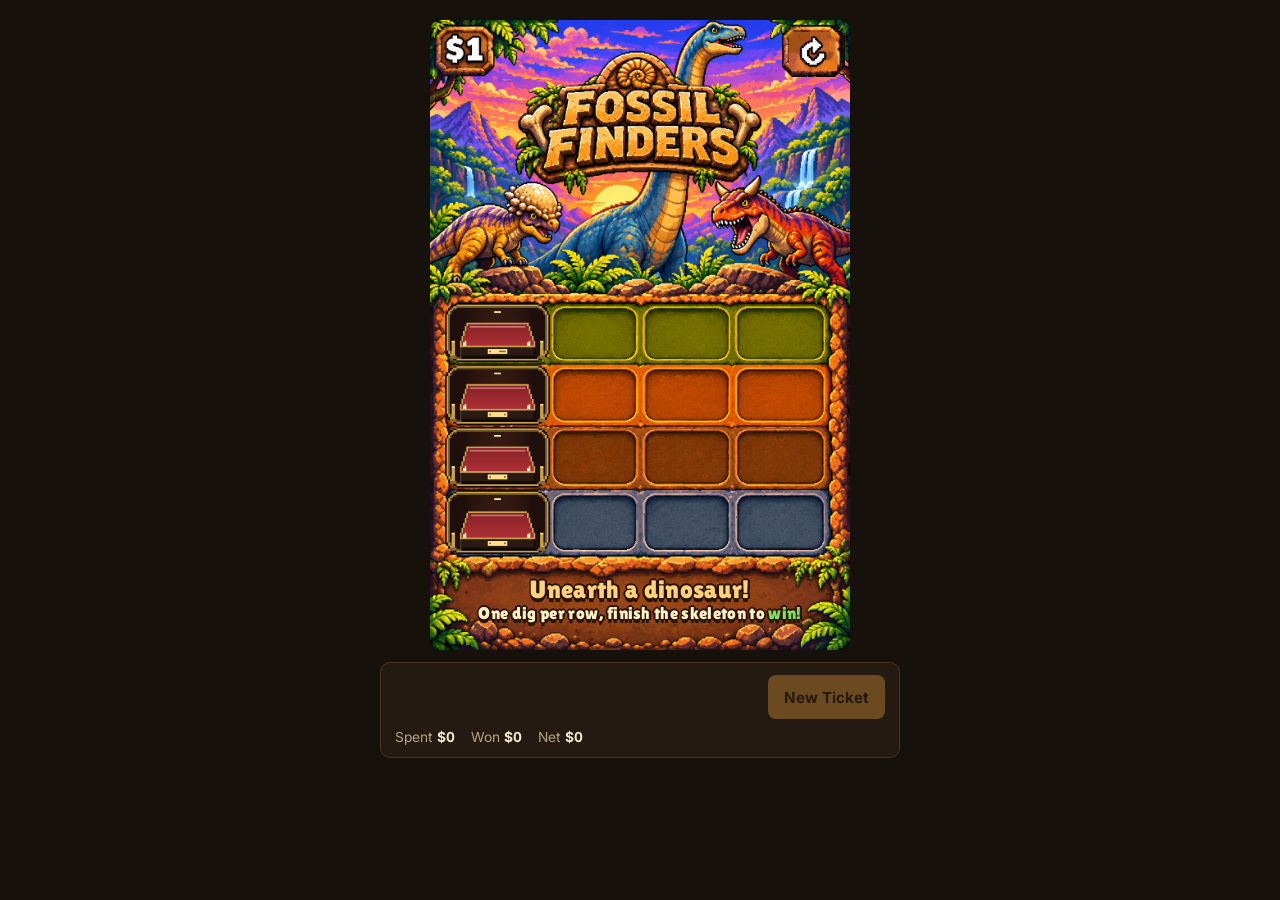
==== fossil-finders.html @ 16a8d514 "preview (not live): brass bell spotlights, drawn in front of the dinosaurs Co-Authored-By: Claude Op" ====
<!doctype html>
<html lang="en">
<head>
<meta charset="utf-8">
<meta name="viewport" content="width=device-width, initial-scale=1, viewport-fit=cover">
<title>Fossil Finders</title>
<link rel="stylesheet" href="https://fonts.googleapis.com/css2?family=Lilita+One&family=Inter:wght@500;700&family=Baloo+2:wght@500;700&display=swap">
<style>
/* Layout: the approved ticket art fills the width; a slim control bar sits right under it. Single dark jungle look by choice. */
:root {
  --bg: #17110c;
  --panel: #241a12;
  --line: #4a3522;
  --fg: #f6ead2;
  --muted: #b9a283;
  --accent: #f2a43a;
  --good: #8fd16a;
  --bad: #e2785c;
  --display: "Lilita One", "Arial Black", system-ui, sans-serif;
  --body: "Inter", system-ui, -apple-system, sans-serif;
  color-scheme: dark;
}
html, body { background: var(--bg); color: var(--fg); }
body {
  font-family: var(--body);
  padding-left: max(16px, env(safe-area-inset-left, 0px));
  padding-right: max(16px, env(safe-area-inset-right, 0px));
  padding-block: 12px 20px;
  -webkit-user-select: none; user-select: none;
  -webkit-touch-callout: none;
}
html.embedded, html.embedded body { background: transparent; }
html.embedded body { padding: 0; }
.wrap { width: 100%; max-width: 520px; margin: 0 auto; display: grid; gap: 12px; }

.ticket { position: relative; width: min(100%, var(--ticket-w, 100%)); max-width: 100%; margin: 0 auto; aspect-ratio: 1024 / 1536; border-radius: 10px; overflow: hidden; background: #000; }
.ticket > img { position: absolute; inset: 0; width: 100%; height: 100%; display: block; pointer-events: none; }
.ticket .back { display: none; }
.ticket.flipped .front, .ticket.flipped .cells, .ticket.flipped .flipbadge, .ticket.flipped .stands { display: none; }
.ticket > img.stands { position: absolute; inset: auto; left: 3.516%; top: 44.922%; width: 25%; height: 39.779%; pointer-events: none; }
.flipbadge { position: absolute; left: 83.789%; top: 0.781%; width: 15.137%; height: 8.203%; padding: 0; border: 0; background: url(fossil-finders-flip.png?v=382) center / 100% 100% no-repeat; cursor: pointer; z-index: 5; min-height: 0; border-radius: 12%; }
.flipbadge:focus-visible { outline: 2px solid #fff; outline-offset: 2px; }
.ticket.flipped .back { display: block; }
.ticket .backtext { display: none; position: absolute; left: 11%; right: 10.5%; top: 32%; bottom: 11%; pointer-events: none; z-index: 3;
  color: #3a1e10; font-family: "Baloo 2", "Inter", system-ui, sans-serif; font-size: 3.4cqw; line-height: 1.2; flex-direction: column; justify-content: center; gap: 1.7cqw; }
.ticket.flipped .backtext { display: flex; }
.backtext h3 { margin: 0; font-family: "Lilita One", "Arial Black", sans-serif; font-weight: 400; font-size: 6.5cqw; color: #b8521c; text-align: center; letter-spacing: .03em; }
.backtext h4 { margin: 0; font-family: "Lilita One", "Arial Black", sans-serif; font-weight: 400; font-size: 3.7cqw; color: #b8521c; letter-spacing: .03em; border-bottom: .35cqw solid #e2b77a; padding-bottom: .6cqw; }
.backtext ol { margin: 0; padding-left: 4.5cqw; display: grid; gap: .4cqw; }
.backtext .prizes { display: grid; gap: .3cqw; }
.backtext .row { display: flex; align-items: baseline; gap: 1.5cqw; }
.backtext .row .what { flex: 0 1 auto; }
.backtext .row .what b { font-weight: 700; }
.backtext .row .dots { flex: 1 1 auto; border-bottom: .4cqw dotted #c79a62; transform: translateY(-.6cqw); min-width: 2cqw; }
.backtext .row .pay { font-family: "Lilita One", "Arial Black", sans-serif; font-size: 3.7cqw; color: #2f6b2a; }
.backtext .row.special .pay { color: #b8521c; }
.backtext .note { margin: 0; font-size: 3.4cqw; text-align: center; color: #6a4428; }

.ticket { container-type: inline-size; }
.ticket .fronttext { position: absolute; left: 6%; right: 6%; top: 88.4%; display: grid; gap: .9cqw; text-align: center; pointer-events: none; z-index: 3;
  font-family: "Lilita One", "Arial Black", sans-serif; color: #fff0c8; line-height: 1; letter-spacing: .02em;
  text-shadow: .45cqw 0 0 #2a1406, -.45cqw 0 0 #2a1406, 0 .45cqw 0 #2a1406, 0 -.45cqw 0 #2a1406, .32cqw .32cqw 0 #2a1406, -.32cqw .32cqw 0 #2a1406, .32cqw -.32cqw 0 #2a1406, -.32cqw -.32cqw 0 #2a1406, 0 .9cqw 0 #2a1406; }
.ticket .fronttext .l1 { font-size: 6.0cqw; color: #ffd27a; }
.ticket .fronttext .l2 { font-size: 4.0cqw; white-space: nowrap; }
.ticket .fronttext .win { color: #7fe35a; }
.ticket.flipped .fronttext { display: none; }


.cells { position: absolute; inset: 0; }
.cell { position: absolute; border-radius: 8% / 12%; overflow: hidden; container-type: size; }
.cell canvas { position: absolute; inset: 0; width: 100%; height: 100%; display: block; }
.cell .under { filter: brightness(0.42) saturate(0.85); }
.cell canvas.fossil { image-rendering: pixelated; }
.fossil-overlay { position: absolute; inset: 0; width: 100%; height: 100%; pointer-events: none; z-index: 4; image-rendering: pixelated; }
.ticket.flipped .fossil-overlay { display: none; }
.ticket { will-change: transform; }
.cell .cover { touch-action: none; cursor: pointer; }
.pick-overlay { position: absolute; inset: 0; width: 100%; height: 100%; pointer-events: none; z-index: 6; image-rendering: pixelated; }
.ticket.flipped .pick-overlay { display: none; }
.cell .cover.gone { display: none; }
.cell.locked .cover { pointer-events: none; cursor: default; }
.cell .letter {
  position: absolute; inset: 0; display: grid; place-items: center;
  font-family: var(--display); font-size: 72cqh; line-height: 1; color: var(--fg);
  text-shadow: 0 0.06em 0 #1b0f06, 0 0 0.12em #1b0f06;
  pointer-events: none;
}
.cell.unpicked .letter { opacity: 0.45; }

.bar { display: grid; grid-template-columns: 1fr auto; gap: 10px 12px; align-items: center; background: var(--panel); border: 1px solid var(--line); border-radius: 10px; padding: 12px 14px; }
.prize { font-family: var(--display); font-size: 2.1rem; line-height: 1; min-height: 1em; font-variant-numeric: tabular-nums; }
.prize.win { color: var(--good); }
.prize.lose { color: var(--muted); }
.stats { grid-column: 1 / -1; display: flex; flex-wrap: wrap; gap: 4px 16px; color: var(--muted); font-size: 0.86rem; font-variant-numeric: tabular-nums; }
.stats b { color: var(--fg); font-weight: 700; }
.buttons { display: flex; gap: 8px; }
button {
  font: 700 0.95rem var(--body); color: #2a1606; background: var(--accent);
  border: 0; border-radius: 8px; padding: 12px 16px; min-height: 44px; cursor: pointer;
}
button.secondary { background: transparent; color: var(--fg); border: 1px solid var(--line); }
button:disabled { opacity: 0.35; cursor: default; }
button:focus-visible { outline: 2px solid var(--fg); outline-offset: 2px; }
</style>
<script>(function(){try{var w=Math.round(Math.min((screen.width||390)*0.82,420));document.documentElement.style.setProperty('--ticket-w',w+'px');}catch(e){}})();</script>
</head>
<body>
<div class="wrap">
  <div class="ticket" id="ticket">
    <img class="front" id="frontImg" src="fossil-finders-front.png" alt="Fossil Finders $1 ticket">
    <img class="back" src="fossil-finders-back.png" alt="Back of the Fossil Finders ticket">
    <img class="stands" src="fossil-finders-stands.png?v=384" alt="">
    <div class="fronttext" aria-label="Unearth a dinosaur! One dig per row, finish the skeleton to win!"><div class="l1">Unearth a dinosaur!</div><div class="l2">One dig per row, finish the skeleton to <span class="win">win!</span></div></div>
    <div class="backtext" aria-label="How to play Fossil Finders">
      <h3>HOW TO PLAY</h3>
      <ol>
        <li>Dig <b>one spot in each row</b> &mdash; 4 digs per ticket.</li>
        <li>Collect bones to build dinosaurs.</li>
        <li>Finish a dinosaur to win its prize!</li>
      </ol>
      <h4>DINOSAURS</h4>
      <div class="prizes">
        <div class="row"><span class="what"><b>2 Small</b> dino bones &middot; Pachycephalosaurus</span><span class="dots"></span><span class="pay">$1</span></div>
        <div class="row"><span class="what"><b>4 Small</b> dino bones &middot; two Pachycephalosaurs</span><span class="dots"></span><span class="pay">$2</span></div>
        <div class="row"><span class="what"><b>3 Medium</b> dino bones &middot; Carnotaurus</span><span class="dots"></span><span class="pay">$5</span></div>
        <div class="row"><span class="what"><b>4 Large</b> dino bones &middot; Brachiosaurus</span><span class="dots"></span><span class="pay">$10</span></div>
        <div class="row"><span class="what"><b>4 Medium</b> dino bones &middot; Ancient Carnotaurus</span><span class="dots"></span><span class="pay">$30</span></div>
      </div>
      <h4>RARE FINDS</h4>
      <div class="prizes">
        <div class="row special"><span class="what"><b>Amber</b></span><span class="dots"></span><span class="pay">$50</span></div>
        <div class="row special"><span class="what"><b>Raptor claw</b></span><span class="dots"></span><span class="pay">$100</span></div>
      </div>
      <p class="note">Rare finds add to any dinosaur you complete.</p>
    </div>
    <div class="cells" id="cells"></div>
    <button class="flipbadge" id="flipBadge" type="button" aria-label="Flip the ticket over"></button>
  </div>
  <div class="bar">
    <div class="prize" id="prize" aria-live="polite"></div>
    <div class="buttons">
      <button id="newBtn" type="button" disabled>New Ticket</button>
    </div>
    <div class="stats" id="stats"></div>
  </div>
</div>

<script>
// Fossil Finders: Pachy and Carnotaurus fossils (v3.10.0). Skeleton art is built from bone shapes and drawn as chunky pixels.
(() => {
'use strict';
const COLS = [[300, 506], [521, 729], [746, 961]];
const ROWS = [[699, 827], [848, 978], [1000, 1132], [1155, 1292]];
function cap(ax, ay, bx, by, r) { return { k: 'cap', ax, ay, bx, by, r }; }
function ell(cx, cy, rx, ry) { return { k: 'ell', cx, cy, rx, ry }; }
function inside(sh, x, y) {
  if (sh.k === 'ell') { const dx = (x - sh.cx) / sh.rx, dy = (y - sh.cy) / sh.ry; return dx * dx + dy * dy <= 1; }
  const vx = sh.bx - sh.ax, vy = sh.by - sh.ay, L = vx * vx + vy * vy || 1;
  const t = Math.max(0, Math.min(1, ((x - sh.ax) * vx + (y - sh.ay) * vy) / L));
  const dx = x - (sh.ax + vx * t), dy = y - (sh.ay + vy * t); return dx * dx + dy * dy <= sh.r * sh.r;
}
let OY = 0; // shapes are moved down by OY (room above for tall horns)
let K = 1; // detail factor: 1 = chunky (4 px blocks), 4/3 = finer (3 px blocks), same size on the card
function sc(sh) { return sh.k === 'ell' ? { k: 'ell', cx: sh.cx * K, cy: (sh.cy + OY) * K, rx: sh.rx * K, ry: sh.ry * K } : { k: 'cap', ax: sh.ax * K, ay: (sh.ay + OY) * K, bx: sh.bx * K, by: (sh.by + OY) * K, r: sh.r * K }; }
function raster(W0, H0, layers0) { // layers: [char, shapes[]] painted in order
  const W = Math.round(W0 * K), H = Math.round(H0 * K), layers = layers0.map(([c, shs]) => [c, shs.map(sc)]);
  const g = Array.from({ length: H }, () => Array(W).fill('.'));
  for (const [ch, shapes] of layers) for (let y = 0; y < H; y++) for (let x = 0; x < W; x++)
    if (shapes.some((sh) => inside(sh, x + .5, y + .5))) g[y][x] = ch;
  return g.map((r) => r.join(''));
}
function ribs(ax, ay, bx, by, n, len, r) {
  const out = [];
  for (let i = 1; i <= n; i++) { const t = i / (n + 1), x = ax + (bx - ax) * t, y = ay + (by - ay) * t; out.push(cap(x, y, x + len * .18, y + len, r)); }
  return out;
}
function spines(ax, ay, bx, by, n) {
  const out = [];
  for (let i = 1; i <= n; i++) { const t = i / (n + 1), x = ax + (bx - ax) * t, y = ay + (by - ay) * t; out.push(cap(x, y, x - .3, y - 1.6, .45)); }
  return out;
}
// Pachycephalosaurus: thick domed skull ringed with bony knobs, short beak, short neck, small arms,
// walked on two stout hind legs, long stiff tail. No horns or frill. Both lean in, domes together.
function frontOf(skull, at) { let m = 0; skull.forEach((r) => { for (let x = 0; x < r.length; x++) if (r[x] !== '.' && r[x] !== 'e') m = Math.max(m, x); }); return at[0] + m + 1; }

// ---- shared bone builders (used by every dinosaur) ----
// curved ribs hanging from the backbone line a→b, longest in the middle
function ribsCurved(ax, ay, bx, by, n, lenMin, lenMax, r) {
  const o = [];
  for (let i = 0; i < n; i++) { const t = (i + .5) / n, x = ax + (bx - ax) * t, y = ay + (by - ay) * t + r * 1.4, len = lenMin + (lenMax - lenMin) * Math.sin(Math.PI * Math.min(1, t * 1.15));
    const p1 = [x + len * .1, y + len * .3], p2 = [x + len * .05, y + len * .7], p3 = [x - len * .05, y + len];
    o.push(cap(x, y, p1[0], p1[1], r), cap(p1[0], p1[1], p2[0], p2[1], r * .9), cap(p2[0], p2[1], p3[0], p3[1], r * .78)); }
  return o;
}
// a leg of separate bones through joint points [x, y, r]: thinner shafts, knobby joints, toe bones fanning forward
function jointLeg(pts, footY, toes = [-1.2, .6, 2.4], toeR = .38) {
  const o = [];
  for (let i = 1; i < pts.length; i++) { const [ax, ay, ar] = pts[i - 1], [bx, by] = pts[i]; o.push(cap(ax, ay, bx, by, ar * .66)); }
  for (const [x, y, r] of pts) o.push(ell(x, y, r * 1.08, r * 1.08));
  const [fx, fy] = pts[pts.length - 1];
  for (const dx of toes) o.push(cap(fx, fy, fx + dx, footY, toeR));
  return o;
}
function makePachy(k) {
K = k; OY = 0;
const BODY_A = raster(28, 24, [
  ['d', jointLeg([[10, 12, .8], [9, 16.5, .7], [9.5, 20.5, .6]], 22.6, [-1, .6, 2], .34)],
  ['b', [...vertebrae([[1, 15, .5], [6, 13, .72], [11, 11, .95]], 5, { spine: .6, gap: .8 }),
         ...vertebrae([[11, 11, .95], [17, 8, 1.0]], 4, { spine: .9, gap: .8 }), ...vertebrae([[17, 8, .9], [20, 5, .85]], 2, { spine: .5, gap: .7 }),
         ell(11, 12, 2.0, 1.2), ...ribsCurved(12, 10.6, 16.5, 8.4, 4, 2.4, 3.6, .42),
         cap(17, 10, 18.5, 12, .45), cap(18.5, 12, 19.6, 12.6, .36),
         ...jointLeg([[11, 12, .95], [13, 16.5, .82], [11.5, 20.5, .66]], 22.6, [-1, .9, 2.8], .38)]],
]);
const SKULL_A = raster(12, 12, [
  ['n', [ell(1.7, 3.6, .7, .7), ell(2.6, 1.4, .7, .7), ell(1.6, 6, .7, .7), ell(10.6, 8.6, .55, .55)]],
  ['b', [ell(6, 4.4, 4.3, 3.7), cap(7, 6.5, 9, 10, 1.45), cap(5.5, 8, 8, 10.5, .75)]],
  ['e', [ell(6.4, 6.3, .95, .95)]],
]);
const BODY_B = raster(28, 24, [ // chunkier, tail flicked up, wide stride
  ['d', jointLeg([[9.5, 12.5, .85], [7.5, 16.5, .74], [6.5, 20.5, .62]], 22.6, [-1.2, .5, 2], .34)],
  ['b', [...vertebrae([[0.8, 9, .5], [4, 12, .78], [10, 11, 1.05]], 5, { spine: .6, gap: .8 }),
         ...vertebrae([[10, 11, 1.05], [17, 8.5, 1.12]], 4, { spine: .9, gap: .8 }), ...vertebrae([[17, 8.5, 1.0], [20, 5.5, .92]], 2, { spine: .5, gap: .7 }),
         ell(10, 12, 2.2, 1.4), ...ribsCurved(11, 10.8, 16.5, 8.8, 5, 2.6, 4.2, .42),
         cap(17, 11, 18, 13, .47), cap(18, 13, 19.2, 13.4, .38),
         ...jointLeg([[10.5, 12.5, 1.0], [14, 16.5, .86], [13.5, 20.5, .7]], 22.6, [-1, 1, 3], .4)]],
]);
const SKULL_B = raster(13, 13, [ // bigger dome, crown of knobs
  ['n', [ell(2, 3, .7, .7), ell(3.6, 1.1, .7, .7), ell(5.8, .6, .65, .65), ell(1.2, 5.5, .7, .7), ell(1.7, 7.8, .7, .7), ell(11.2, 9.6, .55, .55)]],
  ['b', [ell(6.5, 5, 4.8, 4.0), cap(7.5, 7.5, 9.8, 11, 1.45), cap(6, 9, 8.6, 11.6, .72)]],
  ['e', [ell(7, 7.2, 1, 1)]],
]);
return {
  A: { body: BODY_A, skull: SKULL_A, skullAt: [Math.round(17 * K), Math.round(-3 * K)] },
  B: { body: BODY_B, skull: SKULL_B, skullAt: [Math.round(17 * K), Math.round(-3 * K)] },
};
}
function hash(x, y, s) { let h = (x * 374761393 + y * 668265263 + s * 2147483647) | 0; h = (h ^ (h >>> 13)) * 1274126177; return ((h ^ (h >>> 16)) >>> 0) / 4294967296; }
function grid(map) { return map.map((r) => r.split('')); }
function renderPart(map, opt, withRock) {
  const g = grid(map), H = g.length, W = g[0].length, P = withRock ? 3 : 1, S = opt.scale, pal = opt.pal;
  const cv = document.createElement('canvas'); cv.width = (W + 2 * P) * S; cv.height = (H + 2 * P) * S;
  const c = cv.getContext('2d');
  const filled = (x, y) => y >= 0 && y < H && x >= 0 && x < W && 'bdntkagorfyumqwzjx'.includes(g[y][x]);
  const px = (x, y, col) => { c.fillStyle = col; c.fillRect((x + P) * S, (y + P) * S, S, S); };
  if (withRock) { // rock matrix around the bones
    for (let y = -P; y < H + P; y++) for (let x = -P; x < W + P; x++) {
      let near = false;
      for (let dy = -3; dy <= 3 && !near; dy++) for (let dx = -3; dx <= 3; dx++) if (dx * dx + dy * dy <= 8 && filled(x + dx, y + dy)) { near = true; break; }
      if (!near) continue;
      const r = hash(x, y, 7);
      px(x, y, r < .18 ? pal.rockHi : r > .85 ? pal.rockLo : pal.rock);
    }
  }
  // outline
  if (pal.line) for (let y = -1; y <= H; y++) for (let x = -1; x <= W; x++) {
    if (filled(x, y)) continue;
    let edge = false;
    for (let dy = -1; dy <= 1; dy++) for (let dx = -1; dx <= 1; dx++) if (filled(x + dx, y + dy)) edge = true;
    if (edge) px(x, y, pal.line);
  }
  // bone
  for (let y = 0; y < H; y++) for (let x = 0; x < W; x++) {
    const ch = g[y][x]; if (!'bdntkagorfyumqwzjx'.includes(ch)) continue;
    const amb = opt.amber || { hi: '#ffe08a', mid: '#f0962a', lo: '#a8520e', spot: '#ffc04a' };
    if (ch === 'm') { const top = !filled(x, y - 1) || !filled(x - 1, y), bot = !filled(x, y + 1) || !filled(x + 1, y); px(x, y, top ? amb.hi : bot ? amb.lo : (x * 3 + y * 2) % 7 === 0 ? amb.spot : amb.mid); continue; }   // amber
    if (ch === 'q') { px(x, y, '#2a1206'); continue; }                                   // mosquito body
    if (ch === 'w') { px(x, y, (x + y) % 3 ? '#fff4d6' : amb.hi); continue; }              // pale see-through wings
    if (ch === 'z') { px(x, y, '#fff3c4'); continue; }                                   // trapped air bubble
    if (ch === 'j') { px(x, y, !filled(x, y - 1) ? '#7a6a5c' : !filled(x, y + 1) ? '#120c08' : '#2e241c'); continue; }   // dark claw sheath
    if (ch === 'x') { px(x, y, !filled(x, y - 1) ? '#fff0a8' : !filled(x, y + 1) ? '#a8761a' : (x + y) % 4 === 0 ? '#ffe07a' : '#f1c454'); continue; } // gold
    if (ch === 'y') { px(x, y, '#f6efdc'); continue; }   // eye white
    if (ch === 'u') { px(x, y, '#1c0f08'); continue; }   // pupil
    if (ch === 'k') { px(x, y, !filled(x, y - 1) ? '#b3a99c' : !filled(x, y + 1) ? '#0d0b0a' : !filled(x - 1, y) || !filled(x + 1, y) ? '#5e5650' : (x + y) % 5 === 0 ? '#4d4641' : '#2e2926'); continue; }   // epic black horns with a grey sheen
    if (ch === 't') { px(x, y, opt.teeth || '#b98d55'); continue; }   // teeth: darker aged tan, not white
    const edge3 = (hi, mid, lo) => !filled(x, y - 1) ? hi : !filled(x, y + 1) ? lo : mid;
    if (ch === 'a') { px(x, y, edge3('#e6c48c', '#a9824d', '#6a4824')); continue; }                 // armor spikes and studs: darker, tougher bone
    if (ch === 'g') { px(x, y, edge3('#fff0a8', (x + y) % 4 === 0 ? '#ffe07a' : '#f1c454', '#a8761a')); continue; } // gold
    if (ch === 'o') { px(x, y, hash(x, y, 4) < .5 ? '#ffb02e' : '#ff7a1a'); continue; }             // lava
    if (ch === 'r') { px(x, y, hash(x, y, 6) < .5 ? '#ff3b2a' : '#ff8a5a'); continue; }             // glowing red eyes
    if (ch === 'f') { px(x, y, edge3('#f4e2b8', '#e2c995', '#b9935c')); continue; }                 // saber fangs (ivory-tan)
    let col = ch === 'd' ? pal.far : pal.base;
    if (ch !== 'd') {
      if (!filled(x, y + 1)) col = pal.shade; else if (!filled(x, y - 1)) col = pal.hi;
    }
    const inner = filled(x - 1, y) && filled(x + 1, y) && filled(x, y - 1) && filled(x, y + 1);
    if (opt.form === 'segmented' && ch === 'b' && H > 20 && inner && (x + y) % 3 === 0) col = pal.gap;
    if (opt.form === 'hollow' && inner && ch !== 'd') col = pal.inner;
    if (opt.form === 'dirty' && hash(x, y, 3) < .16) col = pal.dirt;
    if (opt.form === 'rock' && hash(x, y, 5) < .1) col = pal.shade;
    if (opt.lava && ch !== 'e' && ((((x + 2 * y) % 4 === 0) && hash(x >> 1, y >> 1, 9) < .75) || (((2 * x + 3 * y) % 5 === 0) && hash(x >> 1, y >> 1, 3) < .6))) col = hash(x, y, 8) < .5 ? '#ff7a1a' : '#ffc23a';
    px(x, y, col);
  }
  return { cv, W, H, P };
}


// ---------- Fossils on the ticket (owner's pick: aged tan bones, two hops) ----------
const OPT = { form: 'segmented', scale: 4, pal: { base: '#d8b27a', hi: '#f0d3a0', shade: '#a77c48', far: '#8e6638', line: '#1c0f08', gap: '#5a3a1c' } };
const SOLID = { ...OPT, form: 'solid' };
const S = OPT.scale;
const CX = 164, FEET = 782, REVEAL_HOLD = 380, HOP_MS = 820, SCOOT = 380;
const ORDER = [['A', 'body'], ['A', 'skull'], ['B', 'body'], ['B', 'skull']];
let PACHY = null, sprites = null, CARNO = null, overlay = null, octx = null, ticketEl = null, cellsEl = null;
let finds = [], placed = [], cPlaced = [], flying = null, effects = [], floaters = [], wins = [], ghosts = [];
let next = { P: 0, C: 0, B: 0 }, scootStart = null, scootDone = false, morph = null, shakeT = 0, shakeAmp = 0, idleWaiters = [], running = false;

// Carnotaurus: short deep skull with two horns over the eyes, tiny stubby arms, long legs, long tail; walks on two legs.
// Standing pose (facing right) is split in three finds; the 4th find is a pair of big horns that turns it Ancient (attack pose).
const CK = 1.12;   // Carno is drawn a bit bigger than the Pachys: head up near the seam between the top two cases
const C_W = 50, C_H = 39, C_FEET = 936, C_LEFT = Math.round(164 - 25 * CK * S), C_TOP = Math.round(C_FEET - 38 * CK * S);

// Carnotaurus skull designs. cx, cy = middle of the braincase; open = jaws open (Ancient attack pose).
// Real skull: very short and deep, blunt snout, thick horns over the eyes, big opening in front of the eye, slim lower jaw.
let carnoSkull = 2;   // owner's pick: bull horns
let ancientLook = 'armor';   // owner's pick: bony back armor only
const OBSIDIAN = { form: 'segmented', scale: 4, pal: { base: '#2e2926', hi: '#7a7068', shade: '#141110', far: '#1f1b19', line: '#000000', gap: '#0d0b0a' } };
const GOLDTRIM = { form: 'segmented', scale: 4, pal: { base: '#d8b27a', hi: '#ffe08a', shade: '#c08a22', far: '#8e6638', line: '#1c0f08', gap: '#7a5a1c' } };
function skullShapes(v, cx, cy, open) {
  const bone = [], holes = [], teeth = [], knobs = [];
  let snoutEnd;
  if (v === 1) { // Deep & blunt: tall boxy head, short blunt snout, horns out and up
    bone.push(ell(cx, cy, 4.2, 3.6), cap(cx + 1, cy + 1, cx + 5.2, cy + 1.5, 2.1), cap(cx - 3.2, cy - .5, cx - 1, cy + 2.8, 1.3));
    bone.push(cap(cx - 1.3, cy - 2.6, cx - 3.4, cy - 5.3, .85), cap(cx + .8, cy - 2.9, cx + 1.7, cy - 5.6, .85));
    holes.push(ell(cx + .4, cy - 1.1, .8, .8), ell(cx + 3.2, cy + .5, 1, .7)); snoutEnd = 6.8;
  } else if (v === 2) { // Bull horns: thick horns curving forward like a bull
    bone.push(ell(cx, cy, 4.6, 3.2), cap(cx, cy + 1, cx + 6, cy + 1.5, 1.8));
    bone.push(cap(cx - 1, cy - 2.6, cx - 2.7, cy - 4.3, 1.05), cap(cx - 2.7, cy - 4.3, cx - 1.6, cy - 5.9, .7),
              cap(cx + 1.2, cy - 2.6, cx + 1.7, cy - 4.5, 1.05), cap(cx + 1.7, cy - 4.5, cx + 3.1, cy - 5.7, .7));
    holes.push(ell(cx + .8, cy - .7, .85, .85), ell(cx + 3.6, cy + .8, .8, .6)); snoutEnd = 7.4;
  } else if (v === 3) { // Sleek hunter: lower, longer head, small horns, more teeth
    bone.push(ell(cx - .5, cy + .4, 4, 2.8), cap(cx, cy + .9, cx + 7, cy + 1.7, 1.5));
    bone.push(cap(cx - 1.2, cy - 2, cx - 2.1, cy - 3.7, .62), cap(cx + .8, cy - 2.2, cx + 1.1, cy - 3.9, .62));
    holes.push(ell(cx + .6, cy - .3, .8, .8), ell(cx + 3.8, cy + 1, .9, .55)); snoutEnd = 8.2;
  } else if (v === 5) { // Museum skull (owner's reference): long box skull, stubby horns at the back, three big windows, holed lower jaw
    bone.push(cap(cx - 3.4, cy - .2, cx + 4.6, cy + .2, 2.7), ell(cx + 5, cy + .6, 1.6, 2.1));
    bone.push(ell(cx - 2.7, cy - 2.9, 1.0, 1.0), ell(cx - .3, cy - 3.2, 1.1, 1.0));
    holes.push(ell(cx - 1.8, cy - .2, .55, 1.25), ell(cx + .5, cy - .1, .6, 1.25), ell(cx + 3.1, cy - .1, 1.0, 1.25));
    snoutEnd = 6.4;
  } else { // Bumpy: rounded head covered in bony bumps with a heavy brow
    bone.push(ell(cx, cy, 4.6, 3.2), cap(cx, cy + 1, cx + 6, cy + 1.6, 1.9), cap(cx - .4, cy - 2, cx + 2.4, cy - 1.8, .7));
    bone.push(cap(cx - 1.5, cy - 2.4, cx - 2.6, cy - 4.6, .75), cap(cx + .6, cy - 2.7, cx + .8, cy - 4.9, .75));
    knobs.push(ell(cx - 4, cy - 1, .6, .6), ell(cx - 3.2, cy - 2.6, .6, .6), ell(cx + 2.8, cy - 2.6, .55, .55), ell(cx + 4.2, cy - 1.4, .55, .55), ell(cx - 4.4, cy + 1, .55, .55));
    holes.push(ell(cx + 1, cy - .4, .85, .85), ell(cx + 3.6, cy + .9, .75, .6)); snoutEnd = 7.4;
  }
  const n = v === 3 ? 7 : v === 5 ? 5 : 6, tx0 = v === 5 ? cx + 1 : cx - 1.2, tx1 = cx + snoutEnd - 1;
  if (!open) { // shut: slim lower jaw, dark mouth line, row of teeth across it
    bone.push(v === 5 ? cap(cx - 3.6, cy + 3.3, cx + snoutEnd - 1, cy + 3.5, 1.05) : cap(cx - 2, cy + 3.2, cx + snoutEnd - 1.2, cy + 4.1, .9));
    if (v === 5) holes.push(ell(cx - 1.6, cy + 3.5, .55, .45));
    holes.push(cap(tx0 - .4, cy + 3.2, tx1 + .4, cy + 2.9, .4));
    for (let i = 0; i < n; i++) { const x = tx0 + (tx1 - tx0) * i / (n - 1); teeth.push(cap(x, cy + 2.75, x + .15, cy + 3.55, .42)); }
  } else { // open: lower jaw dropped, teeth on both jaws
    bone.push(cap(cx - 1.5, cy + 2.6, cx + snoutEnd - 1.4, cy + 6.3, v === 5 ? 1.05 : .9));
    if (v === 5) holes.push(ell(cx + .4, cy + 3.9, .5, .4));
    for (let i = 0; i < n - 2; i++) { const t = (i + .5) / (n - 2), x = cx + .8 + (snoutEnd - 1.8) * t; teeth.push(cap(x, cy + 2.4, x + .1, cy + 3.2, .4)); }
    for (let i = 0; i < n - 2; i++) { const t = (i + .5) / (n - 2), x = cx + .2 + (snoutEnd - 2.2) * t, y = cy + 3.4 + 2.6 * t; teeth.push(cap(x, y, x + .1, y - .8, .4)); }
  }
  return { bone, holes, teeth, knobs };
}

// Brachiosaurus: front legs longer than the back legs (back slopes down to the hips), deep ribcage, long tail,
// very long neck held high, small skull with a domed nasal crest. Frame: 4 px units from art (B_LEFT, B_TOP).
const B_LEFT = 40, B_TOP = 652, B_W = 110, B_H = 136, B_PIVOT = { x: 40 + 48 * 4, y: 652 + 80 * 4 };

// chain of separate vertebrae along a path: pts = [[x, y, radius], ...]; each bone is a short block with a small spine on top
function vertebrae(pts, n, opts = {}) {
  const segs = []; let total = 0;
  for (let i = 1; i < pts.length; i++) { const [ax, ay, ar] = pts[i - 1], [bx, by, br] = pts[i], l = Math.hypot(bx - ax, by - ay); segs.push({ ax, ay, ar, bx, by, br, l, s0: total }); total += l; }
  const at = (d) => { d = Math.max(0, Math.min(total, d)); const g = segs.find((q) => d <= q.s0 + q.l) || segs[segs.length - 1], t = g.l ? (d - g.s0) / g.l : 0;
    return { x: g.ax + (g.bx - g.ax) * t, y: g.ay + (g.by - g.ay) * t, r: g.ar + (g.br - g.ar) * t, dx: (g.bx - g.ax) / (g.l || 1), dy: (g.by - g.ay) / (g.l || 1) }; };
  const out = [], step = total / n, gap = opts.gap ?? 1.5, spine = opts.spine ?? 1;
  for (let i = 0; i < n; i++) {
    const mid = (i + .5) * step, c = at(mid), half = Math.max(.6, step / 2 - gap / 2);
    const inset = Math.min(c.r, half * .9), a = at(mid - half + inset), b = at(mid + half - inset);
    out.push(cap(a.x, a.y, b.x, b.y, c.r));                                         // the vertebra body, ends exactly at its own length
    out.push(ell(a.x, a.y, c.r * 1.15, c.r * 1.15), ell(b.x, b.y, c.r * 1.15, c.r * 1.15)); // knobby joint ends
    let nx = c.dy, ny = -c.dx; if (ny > 0) { nx = -nx; ny = -ny; }                   // the side facing up
    if (spine && c.r > .55) out.push(cap(c.x, c.y, c.x + nx * c.r * 1.9 * spine, c.y + ny * c.r * 1.9 * spine, Math.max(.4, c.r * .38)));
  }
  return out;
}

// one leg from hip/shoulder (x, top) to the ground (bottom); w = bone thickness; style = leg design
let brachyLegs = 3;   // owner's pick: Bent
function boneLeg(x, top, bottom, w, style) {
  const H = bottom - top, knee = top + H * .47, ankle = top + H * .84, o = [];
  const knob = (cx, cy, r) => o.push(ell(cx, cy, r, r));
  if (style === 1) { // Classic: thigh bone, knee, shin + thin side bone, ankle, three toes
    o.push(cap(x, top + w * .4, x + .4, knee - w * .5, w * .62)); knob(x, top + w * .2, w * .9); knob(x + .4, knee, w * .78);
    o.push(cap(x + .7, knee + w * .5, x + .5, ankle - .6, w * .48), cap(x - w * .55, knee + w * .9, x - w * .45, ankle - .5, w * .26));
    knob(x + .3, ankle, w * .55);
    for (const dx of [-1.6, .2, 2]) o.push(cap(x + .3, ankle + .4, x + .3 + dx * 1.2, bottom - .2, .42));
  } else if (style === 2) { // Pillar: huge knobby joints, kneecap, straight shin, flat foot pad with toe nubs
    o.push(cap(x, top + w * .6, x, knee - w * .6, w * .55)); knob(x, top + w * .2, w); knob(x, knee, w * .86); o.push(ell(x + w * .85, knee, w * .3, w * .38));
    o.push(cap(x, knee + w * .6, x, ankle - w * .4, w * .5)); knob(x, ankle, w * .62);
    o.push(cap(x - w * .9, bottom - .4, x + w * 1.1, bottom - .4, .55));
    for (const dx of [-.9, -.2, .5, 1.2]) knob(x + dx * w, bottom - 1.1, .42);
  } else if (style === 3) { // Bent: knee forward, ankle back, springy stance, long foot bones
    const kx = x + w * .9, ax = x - w * .2;
    o.push(cap(x, top + w * .4, kx, knee - w * .4, w * .6)); knob(x, top + w * .2, w * .9); knob(kx, knee, w * .75);
    o.push(cap(kx, knee + w * .4, ax + .3, ankle - .5, w * .45), cap(kx - w * .6, knee + w * .7, ax - w * .3, ankle - .5, w * .24));
    knob(ax, ankle, w * .5);
    o.push(cap(ax, ankle + .3, ax + 2.4, bottom - .3, .45), cap(ax, ankle + .3, ax + .6, bottom - .2, .45), cap(ax, ankle + .3, ax - 1.6, bottom - .3, .42));
  } else { // Detailed: thigh with a ridge, separate kneecap, two shin bones with a gap, ankle bones, five foot bones with claws
    o.push(cap(x, top + w * .5, x + .2, knee - w * .6, w * .55), cap(x - w * .35, top + w * .9, x - w * .3, top + H * .3, w * .22));
    knob(x, top + w * .2, w * .9); knob(x + .2, knee, w * .7); o.push(ell(x + w * .9, knee - .2, w * .28, w * .32));
    o.push(cap(x + w * .35, knee + w * .55, x + w * .3, ankle - .7, w * .36), cap(x - w * .45, knee + w * .6, x - w * .4, ankle - .7, w * .26));
    o.push(ell(x - .4, ankle, w * .4, w * .35), ell(x + .6, ankle, w * .4, w * .35));
    for (const dx of [-1.8, -.9, 0, .9, 1.8]) { o.push(cap(x + dx * .4, ankle + .6, x + dx, bottom - .7, .3)); knob(x + dx * 1.05, bottom - .3, .36); }
  }
  return o;
}

// ---- special finds (bottom stand) ----
let SPECIAL = null, sPlaced = null;
const S_FEET = 1244, S_CX = 164;
let amberStyle = 3, clawStyle = 5;   // owner's picks: Cut gem amber, Golden claw
let amberWin = 'glow', clawWin = 'glow';   // win animation: glow · spin · beam · burst · coins
const SP_MS = 1700, SPECIAL_FLY = 2300;   // zoom in (25%), shake + money (30%), travel to the stand (45%)
// a mosquito facing right, centred on (cx, cy), about 15 units long
function mosquito(cx, cy) {
  // slender sprawled mosquito: long striped abdomen, humped thorax, small head, long proboscis, pale wings, six long jointed legs
  const body = [cap(cx - 1.3, cy + .5, cx - 7.5, cy + 3.4, .95), ell(cx, cy, 1.7, 1.35), ell(cx + 2.2, cy - .7, .9, .85), cap(cx + 2.8, cy - .4, cx + 8, cy + 2, .4),
    cap(cx + 2.4, cy - 1.4, cx + 4.4, cy - 3.6, .32), cap(cx + 2.9, cy - 1.2, cx + 5.3, cy - 2.6, .32)];
  const legs = [[[cx + .9, cy + 1], [cx + 3.6, cy + 3.8], [cx + 6.8, cy + 6.2]], [[cx + .2, cy + 1.2], [cx + .9, cy + 4.6], [cx + 2.4, cy + 8.2]], [[cx - .4, cy + 1.2], [cx - 2.2, cy + 4.4], [cx - 3, cy + 8.4]],
    [[cx + .6, cy + .9], [cx + 2.6, cy + 4.6], [cx + 4.4, cy + 8.6]], [[cx - .9, cy + 1], [cx - 4.4, cy + 4.6], [cx - 5.6, cy + 8.2]], [[cx - 1, cy + .8], [cx - 5.4, cy + 2.2], [cx - 9.8, cy + 4.8]]];
  for (const [a, k, f] of legs) body.push(cap(a[0], a[1], k[0], k[1], .42), cap(k[0], k[1], f[0], f[1], .4));
  const wings = [cap(cx - .4, cy - 1, cx - 7.8, cy - 3.2, .95), cap(cx - .1, cy - 1.2, cx - 6.2, cy - 5.6, .85)];
  const stripes = [-6.6, -5, -3.4].map((d) => ell(cx + d, cy + 1.2 - d * .45, .38, .7));
  return { body, wings, stripes };
}
const AMBERS = {
  1: { name: 'Classic oval', pal: { hi: '#ffe08a', mid: '#f0962a', lo: '#a8520e', spot: '#ffc04a' } },
  2: { name: 'Resin drop', pal: { hi: '#ffe9a0', mid: '#f5a530', lo: '#b05a10', spot: '#ffd060' } },
  3: { name: 'Cut gem', pal: { hi: '#fff2b0', mid: '#f4a838', lo: '#9a4a08', spot: '#ffd870' } },
  4: { name: 'Rough chunk', pal: { hi: '#f6c66a', mid: '#d97a1c', lo: '#7e3a08', spot: '#eaa040' } },
  5: { name: 'Dark honey', pal: { hi: '#ffb84a', mid: '#b8540e', lo: '#5a2404', spot: '#d8781e' } },
};
const CLAWS = { 1: 'Sickle', 2: 'On the toe', 3: 'Black claw', 4: 'In the rock', 5: 'Golden' };
function makeSpecials() {
  K = 1; OY = 0;
  const W = 32, H = 26, cx = 16, cy = 13;
  const m = mosquito(cx + .5, cy - .3);
  let shell;
  if (amberStyle === 1) shell = [ell(cx, cy, 13, 9.6)];
  else if (amberStyle === 2) shell = [ell(cx, cy + 2.4, 12.6, 8.4), cap(cx + 6, cy - 2, cx + 13.5, cy - 9.5, 3.4), ell(cx + 14, cy - 10.5, 2.2, 2.2)];
  else if (amberStyle === 3) { shell = []; for (let y = 2; y < 25; y++) { const k = y < 7 ? (y - 2) / 5 : y > 19 ? (25 - y) / 6 : 1, half = 6 + 8.5 * k; shell.push(cap(cx - half, y + .5, cx + half, y + .5, .5)); } }
  else if (amberStyle === 4) shell = [ell(cx - 2, cy + 1, 11.5, 8.6), ell(cx + 6, cy - 2.5, 7, 6.4), ell(cx + 4, cy + 6, 8, 4.6), ell(cx - 9, cy - 2.6, 4.4, 4.2)];
  else shell = [ell(cx, cy, 13.4, 10)];
  const facets = amberStyle === 3 ? [cap(cx - 6, 2.5, cx - 14.5, 7.5, .3), cap(cx + 6, 2.5, cx + 14.5, 7.5, .3), cap(cx - 14.5, 19.5, cx - 6, 24.5, .3), cap(cx + 14.5, 19.5, cx + 6, 24.5, .3)] : [];
  const shine = amberStyle === 5 ? [cap(cx - 9, cy - 6, cx - 4, cy - 8.4, .7)] : [cap(cx - 9.5, cy - 4.5, cx - 6, cy - 7.5, .55), ell(cx + 9, cy + 5, .6, .6)];
  const bubbles = amberStyle === 4 || amberStyle === 2 ? [ell(cx - 8, cy + 4, .8, .8), ell(cx + 8, cy + 3.5, .6, .6), ell(cx - 4.5, cy - 6, .55, .55)] : [ell(cx + 8.5, cy - 5, .6, .6)];
  K = 1.45;   // amber drawn larger so the mosquito inside reads clearly
  const amber = raster(W, H, [['m', shell], ['w', m.wings], ['q', m.body], ['m', m.stripes], ['z', [...bubbles, ...shine]], ['e', facets]]);

  K = 1.2;
  // raptor sickle claw: thick base, sweeping up and over into a sharp hooked tip
  const arc = [[6, 18, 3.0], [7, 12.5, 2.7], [9.5, 8, 2.4], [13, 5, 2.0], [17, 3.8, 1.6], [20.5, 5, 1.2], [22.6, 8, .85], [23.4, 11.4, .5], [23.3, 13.4, .32]];
  const sheath = [], core = [];
  for (let i = 1; i < arc.length; i++) { const [ax, ay, ar] = arc[i - 1], [bx, by] = arc[i]; (i >= 6 ? sheath : core).push(cap(ax, ay, bx, by, ar)); }
  const groove = [cap(8, 13, 12, 7.2, .35), cap(12, 7.2, 16.5, 5.4, .3)];
  let claw;
  if (clawStyle === 1) claw = raster(28, 24, [['b', [ell(6, 18.5, 3.8, 3.0), ...core]], ['d', sheath], ['e', groove]]);
  else if (clawStyle === 2) claw = raster(28, 24, [['b', [...core, ell(6, 18.5, 3.2, 2.7), cap(5.5, 19.5, 2, 21.6, 1.3), ell(1.8, 21.8, 1.4, 1.3), cap(6.5, 20.5, 4.5, 23, 1.1)]], ['d', sheath], ['e', [...groove, cap(4.6, 19.8, 3.4, 20.6, .3)]]]);
  else if (clawStyle === 3) claw = raster(28, 24, [['b', [ell(6, 18.5, 3.8, 3.0), cap(6, 18, 7, 12.5, 2.9)]], ['j', [...core.slice(1), ...sheath]], ['e', [cap(10, 9, 15, 5.6, .3)]]]);
  else if (clawStyle === 4) claw = raster(28, 24, [['m', []], ['b', [ell(6, 18.5, 3.8, 3.0), ...core]], ['d', sheath], ['e', groove]]);
  else claw = raster(28, 24, [['x', [ell(6, 18.5, 3.8, 3.0), ...core, ...sheath]], ['e', groove]]);
  const place = (map, opt, withRock) => { const r = renderPart(map, opt, withRock); return { cv: r.cv, x: Math.round(S_CX - r.cv.width / 2), y: S_FEET - r.cv.height + S * (withRock ? 3 : 1) }; };
  const ROCK = { ...SOLID, pal: { ...SOLID.pal, rock: '#6c6152', rockHi: '#857868', rockLo: '#4e463b' } };
  return { A: place(amber, { ...SOLID, amber: AMBERS[amberStyle].pal }, false), R: clawStyle === 4 ? place(claw, ROCK, true) : place(claw, SOLID, false) };
}
function makeBrachy() {
  K = 1; OY = 0;
  const frame = (layers) => raster(B_W, B_H, layers);
  // front legs (longer, so the back slopes down to the hips) and back legs; the far pair is drawn darker behind
  const legsFar = [...boneLeg(42.5, 83, 108, 2.3, brachyLegs), ...boneLeg(27.5, 88.5, 108, 2.4, brachyLegs)];
  const legs = [ell(47.5, 82, 3.4, 2.4), ell(21.5, 87.5, 4.4, 2.8), ...boneLeg(50, 83, 108, 2.7, brachyLegs), ...boneLeg(18, 88.5, 108, 2.8, brachyLegs)];
  // ribcage: a row of back vertebrae, then separate curved ribs hanging from them (longest in the middle)
  const curvedRibs = (n) => { const o = [];
    for (let i = 0; i < n; i++) { const t = (i + .5) / n, x = 25.5 + (45.5 - 25.5) * t, y = 86.4 - 6 * t + 1.6, len = 9 + 5 * Math.sin(Math.PI * Math.min(1, t * 1.15));
      const p1 = [x + 1.2, y + len * .3], p2 = [x + .6, y + len * .7], p3 = [x - .6, y + len];
      o.push(cap(x, y, p1[0], p1[1], .62), cap(p1[0], p1[1], p2[0], p2[1], .56), cap(p2[0], p2[1], p3[0], p3[1], .48)); }
    return o; };
  const ribcage = [...vertebrae([[22.5, 87, 1.5], [47.5, 80.6, 1.6]], 8, { spine: .9, gap: 1.2 }), ...curvedRibs(7)];
  // long sweeping tail: down the left side, under the third case, along the bottom case to a whip tip
  const tail = vertebrae([[19, 87, 2.0], [11, 90, 1.8], [5, 96, 1.6], [3, 105, 1.35], [4, 114, 1.15], [8, 122, .95], [16, 128, .78], [27, 131, .62], [38, 131, .5], [46, 128.5, .42]], 20, { spine: .8, gap: 1.6 });
  // very long neck held high
  const neck = vertebrae([[48, 80, 3.2], [61, 73.5, 2.8], [72, 64, 2.5], [77.5, 48, 2.2], [76.5, 32, 1.95], [79, 19, 1.7], [86, 12.5, 1.5]], 12, { spine: .7, gap: 1.7 });
  const skull = [ell(92, 11.5, 4.6, 3.0), ell(91.2, 8.2, 2.6, 2.2), cap(93, 12.6, 101, 13.2, 1.9), cap(90, 14.8, 100, 15.4, .9)];
  const holes = [ell(92.4, 7.6, .65, .65), cap(91.5, 14, 101, 14.3, .35), ell(91.3, 10.4, 1.7, 1.6)];
  const eye = [ell(91.3, 10.4, 1.15, 1.05)], pupil = [ell(91.8, 10.5, .55, .6)];   // owner: give him eyes
  return { parts: [
    { map: frame([['d', legsFar], ['b', legs]]), opt: SOLID },
    { map: frame([['b', ribcage]]), opt: SOLID },
    { map: frame([['b', tail]]), opt: SOLID },
    [{ map: frame([['b', neck]]), opt: SOLID }, { map: frame([['b', skull], ['e', holes], ['y', eye], ['u', pupil]]), opt: SOLID }],
  ],
  // for the win animation: neck alone, side skull alone, and a front-facing skull looking at the camera
  neck: { map: frame([['b', neck]]), opt: SOLID },
  side: { map: frame([['b', skull], ['e', holes], ['y', eye], ['u', pupil]]), opt: SOLID },
  front: (() => { const cx = 88.6, cy = 9.6;
    return { map: frame([
      ['b', [ell(cx, cy - 1.2, 5.2, 3.9), ell(cx, cy - 5, 2.2, 1.8), ell(cx, cy + 2.4, 3.6, 2.7), cap(cx - 2.8, cy + 4.7, cx + 2.8, cy + 4.7, 1.0)]],
      ['e', [ell(cx - 2.3, cy - .9, 1.35, 1.3), ell(cx + 2.3, cy - .9, 1.35, 1.3), ell(cx - .75, cy - 5.1, .45, .45), ell(cx + .75, cy - 5.1, .45, .45), cap(cx - 2.1, cy + 3.7, cx + 2.1, cy + 3.7, .38)]],
      ['y', [ell(cx - 2.3, cy - .9, .95, .92), ell(cx + 2.3, cy - .9, .95, .92)]],
      ['u', [ell(cx - 2.2, cy - .8, .5, .55), ell(cx + 2.2, cy - .8, .5, .55)]],
      ['t', [-1.4, -.45, .45, 1.4].map((d) => cap(cx + d, cy + 3.4, cx + d, cy + 4.0, .35))]]), opt: SOLID }; })(),
  };
}
let BRACHY = null, bPlaced = [];
let brachyWin = 'sway';   // win animation: sway · stomp · nod · bellow · whip
const BWIN_MS = 1300, SWAY_MS = 2200;
// neck bends in a wave from its base to the head; the head turns to face the camera for the middle of the move
function drawLivingNeck(e) {
  const N = BRACHY.neck, SD = BRACHY.side, FR = BRACHY.front, env = Math.sin(Math.PI * Math.min(1, e * 1.05)), base = N.y + N.cv.height;
  const off = (y) => { const h = Math.max(0, Math.min(1, (base - y) / N.cv.height)); return 30 * env * Math.pow(h, 1.6) * Math.sin(e * Math.PI * 3 - h * 1.4); };
  const lift = (y) => { const h = Math.max(0, Math.min(1, (base - y) / N.cv.height)); return -10 * env * h * Math.sin(e * Math.PI * 1.5); };
  for (let y = 0; y < N.cv.height; y += 4) { const ay = N.y + y; octx.drawImage(N.cv, 0, y, N.cv.width, 4, N.x + Math.round(off(ay) / 2) * 2, ay + Math.round(lift(ay) / 2) * 2, N.cv.width, 4); }
  const hy = SD.y + SD.cv.height / 2, dx = Math.round(off(hy) / 2) * 2, dy = Math.round(lift(hy) / 2) * 2;
  const facing = e > .18 && e < .78;
  if (facing) { const bob = Math.round(3 * Math.sin((e - .18) / .6 * Math.PI * 4)); octx.drawImage(FR.cv, FR.x + dx, FR.y + dy + bob); }
  else octx.drawImage(SD.cv, SD.x + dx, SD.y + dy);
}
function makeCarno() {
  K = CK; OY = 10;
  const farLeg = jointLeg([[19.5, 12, 1.0], [17.2, 18.4, .9], [14.2, 23.6, .72], [14.8, 26.6, .6]], 27.2, [-1.2, .8, 2.6], .42);
  const legs = [...vertebrae([[19.5, 11.2, 1.25], [11, 11.2, 1.0], [5, 13.5, .78], [1.6, 17.5, .58], [1, 19, .45]], 9, { spine: .7, gap: .9 }),
    ell(20.5, 11.8, 2.6, 1.7), cap(21, 12.5, 23, 17, .5), cap(22.3, 17.2, 24.2, 17.4, .42),
    ...jointLeg([[21.5, 12, 1.15], [25, 18.4, 1.05], [23.6, 24, .82], [25.2, 26.6, .68]], 27.2, [-1, 1.2, 3.4], .46)];
  const torso = [...vertebrae([[21, 11, 1.25], [32, 9, 1.2]], 5, { spine: .9, gap: 1 }), ...ribsCurved(22.5, 10.6, 31, 9.2, 5, 4.2, 5.8, .48),
    cap(24, 16.6, 30.5, 15.8, .4), cap(31, 12, 32.5, 14.4, .45), cap(32.5, 14.4, 33.3, 15, .36), ...vertebrae([[32, 9, 1.1], [36, 6.5, 1.0]], 2, { spine: .6, gap: .9 })];
  const sk = skullShapes(carnoSkull, 40, 6, false), ak = skullShapes(carnoSkull, 40, 15.5, true);
  // ---- Ancient looks: what the 4th piece is, and what the skeleton becomes ----
  const spikeRow = (ax, ay, bx, by, n, h, r) => { const o = []; for (let i = 0; i < n; i++) { const t = (i + .5) / n, x = ax + (bx - ax) * t, y = ay + (by - ay) * t; o.push(cap(x, y, x - .5, y - h, r)); } return o; };
  const studs = (ax, ay, bx, by, n, r) => { const o = []; for (let i = 0; i < n; i++) { const t = (i + .5) / n; o.push(ell(ax + (bx - ax) * t, ay + (by - ay) * t - .6, r, r)); } return o; };
  const crown = (cx, cy) => [cap(cx - 1.8, cy - 3, cx + 2.2, cy - 3.3, .6), cap(cx - 1.4, cy - 3.2, cx - 1.8, cy - 5.2, .5), cap(cx + .2, cy - 3.4, cx + .2, cy - 6, .55), cap(cx + 1.8, cy - 3.4, cx + 2.3, cy - 5.3, .5)];
  const look = ancientLook;
  const ancientExtra = [], ancientOpts = { body: SOLID, head: SOLID };
  let piece4;
  if (look === 'armor' || look === 'armorlava') {        // bony spikes and studs down the back, neck and tail (real Carnotaurus had rows of bony bumps)
    piece4 = [...spikeRow(17, 10.6, 32, 7.8, 6, 2.2, .62), ...spikeRow(32.3, 8, 35.5, 5.7, 2, 1.6, .5), ...studs(5, 12.6, 16, 10.4, 4, .55)];
    if (look === 'armorlava') { ancientOpts.body = { ...OPT, lava: true }; ancientOpts.head = { ...SOLID, lava: true }; }
    ancientExtra.push(['a', [...spikeRow(16, 8.4, 32, 10.6, 6, 2.4, .65), ...spikeRow(32.5, 11.4, 35.5, 14, 2, 1.7, .5), ...studs(7, 2.8, 15, 6.4, 4, .55)]]);
  } else if (look === 'obsidian') { // a black crystal lands on the head; the whole skeleton turns obsidian with red eyes
    piece4 = [cap(40.4, 2.2, 40.4, -.8, .95), cap(39.2, 2.6, 38.4, .6, .6), cap(41.6, 2.6, 42.5, .8, .6)];
    ancientOpts.body = OBSIDIAN; ancientOpts.head = { ...OBSIDIAN, form: 'solid', teeth: '#6b625a' };
    ancientExtra.push(['r', [ell(40.8, 14.8, .85, .85)]]);
  } else if (look === 'lava') {   // a glowing lava core lands on the hips; cracks of lava spread through every bone
    piece4 = [ell(21, 10.6, 2.4, 1.9)];
    ancientOpts.body = { ...OPT, lava: true }; ancientOpts.head = { ...SOLID, lava: true };
  } else if (look === 'crown') {  // a golden crown lands on the skull; bones get a gold trim
    piece4 = crown(40, 6);
    ancientOpts.body = GOLDTRIM; ancientOpts.head = { ...GOLDTRIM, form: 'solid' };
    ancientExtra.push(['g', crown(40, 15.5)]);
  } else {                        // saber fangs: huge fangs and a heavier jaw
    piece4 = [cap(44, 8.4, 44.3, 11.4, .6), cap(42, 8.6, 42.2, 10.8, .5)];
    ancientExtra.push(['b', [cap(38.5, 18.6, 46.4, 22.4, 1.25)]], ['f', [cap(44.2, 17.2, 44.5, 20.6, .62), cap(42.2, 17.6, 42.4, 20, .5), cap(46, 22, 46.2, 19.4, .5)]]);
  }
  const piece4Char = { armorlava: 'a', armor: 'a', obsidian: 'k', lava: 'o', crown: 'g', saber: 'f' }[look];
  // Ancient attack pose: head low, jaws open, tail raised, wide stride
  const aFar = jointLeg([[20, 11, 1.05], [17, 17, .9], [14.5, 23, .72], [14, 26.6, .6]], 27.2, [-1.2, .8, 2.6], .42);
  const aBone = [...vertebrae([[21, 10, 1.25], [13, 7, 1.0], [7, 3.5, .78], [3, 2.5, .58], [1, 3.6, .45]], 9, { spine: .7, gap: .9 }),
    ell(21, 10.8, 2.6, 1.7), cap(21.5, 11.5, 23.5, 16, .5), cap(22.8, 16.2, 24.6, 16.4, .42),
    ...jointLeg([[22, 11, 1.15], [26, 17, 1.05], [27, 23.5, .82], [29, 26.5, .68]], 27.2, [-.6, 1.6, 3.6], .46),
    ...vertebrae([[21, 10, 1.25], [32, 12, 1.2]], 5, { spine: .9, gap: 1 }), ...ribsCurved(22.5, 10.4, 31, 12, 5, 3.8, 5.2, .48),
    cap(24.5, 15.6, 30.5, 16.4, .4), cap(31, 15, 32, 17.5, .45), cap(32, 17.5, 32.8, 18, .36), ...vertebrae([[32, 12, 1.1], [36, 15, 1.0]], 2, { spine: .6, gap: .9 })];
  const frame = (layers) => raster(C_W, C_H, layers);
  return {
    parts: [
      { map: frame([['d', farLeg], ['b', legs]]), opt: SOLID },
      { map: frame([['b', torso]]), opt: SOLID },
      { map: frame([['n', sk.knobs], ['b', sk.bone], ['e', sk.holes], ['t', sk.teeth]]), opt: SOLID },
      { map: frame([[piece4Char, piece4]]), opt: SOLID },
    ],
    ancient: [
      { map: frame([['d', aFar], ['b', aBone]]), opt: ancientOpts.body },
      { map: frame([['n', ak.knobs], ['b', ak.bone], ['e', ak.holes], ['t', ak.teeth]]), opt: ancientOpts.head },
      ...(look === 'obsidian' || look === 'lava' ? [] : []),
      ...ancientExtra.map((l) => ({ map: frame([l]), opt: l[0] === 'b' ? ancientOpts.head : SOLID })),
    ],
  };
}
// render a map in the Carno frame and crop it to its bones; x/y = top-left on the ticket
function cropFrame(map, opt, left = C_LEFT, top = C_TOP) {
  const layers = typeof map[0] === 'object' ? map : [{ map, opt }];
  const first = renderPart(layers[0].map, layers[0].opt, false).cv, full = document.createElement('canvas');
  full.width = first.width; full.height = first.height; const fx = full.getContext('2d');
  layers.forEach((l, i) => fx.drawImage(i ? renderPart(l.map, l.opt, false).cv : first, 0, 0));
  let x0 = 1e9, y0 = 1e9, x1 = -1, y1 = -1;
  layers.forEach(({ map }) => map.forEach((row, y) => { for (let x = 0; x < row.length; x++) if (row[x] !== '.' && row[x] !== 'e') { x0 = Math.min(x0, x); x1 = Math.max(x1, x); y0 = Math.min(y0, y); y1 = Math.max(y1, y); } }));
  const cx = x0 * S, cy = y0 * S, w = (x1 - x0 + 3) * S, h = (y1 - y0 + 3) * S;
  const cv = document.createElement('canvas'); cv.width = w; cv.height = h;
  cv.getContext('2d').drawImage(full, cx, cy, w, h, 0, 0, w, h);
  return { cv, x: left - S + cx, y: top - S + cy };
}

function build() {
  PACHY = makePachy(1);
  for (const k in PACHY) PACHY[k].front = frontOf(PACHY[k].skull, PACHY[k].skullAt);
  sprites = ORDER.map(([who, part]) => ({ who, part, img: renderPart(PACHY[who][part], part === 'body' ? SOLID : OPT, false) }));
  BRACHY = { ...(() => { const m = makeBrachy(), c = (q) => Array.isArray(q) ? cropFrame(q, null, B_LEFT, B_TOP) : cropFrame(q.map, q.opt, B_LEFT, B_TOP); return { parts: m.parts.map(c), neck: c(m.neck), side: c(m.side), front: c(m.front) }; })() };
  SPECIAL = makeSpecials();
  const c = makeCarno();
  CARNO = { parts: c.parts.map((p) => cropFrame(p.map, p.opt)), ancient: cropFrame(c.ancient) };
}
// ---- Pachy placement ----
function aOffset(now) {
  const full = Math.round(PACHY.A.front / 2) * S;
  if (scootDone) return 0;
  if (scootStart === null || now < scootStart) return full;
  const k = Math.min(1, (now - scootStart) / SCOOT);
  if (k >= 1) { scootDone = true; return 0; }
  return Math.round(full * Math.pow(1 - k, 3) / 2) * 2;
}
function target(i, now) {
  const s = sprites[i], p = PACHY[s.who], spr = s.img;
  const [ox, oy] = s.part === 'body' ? [0, 0] : p.skullAt;
  const top = FEET - p.body.length * S + (oy - spr.P) * S;
  if (s.who === 'A') return { x: CX - p.front * S + aOffset(now) + (ox - spr.P) * S, y: top, mirror: false };
  const R = ox + spr.W + spr.P;
  return { x: CX + (p.front - R) * S, y: top, mirror: true };
}
// a find's picture and where it lands
function pieceOf(f, now) {
  if (f.dino === 'P') { const t = target(f.i, now); return { cv: sprites[f.i].img.cv, x: t.x, y: t.y, mirror: t.mirror }; }
  const p = f.dino === 'A' || f.dino === 'R' ? SPECIAL[f.dino] : (f.dino === 'B' ? BRACHY : CARNO).parts[f.i]; return { cv: p.cv, x: p.x, y: p.y, mirror: false };
}
function cellRect(r, c) { const [x0, x1] = COLS[c], [y0, y1] = ROWS[r]; return { x: x0, y: y0, w: x1 - x0, h: y1 - y0 }; }
function drawSprite(cv, x, y, mirror, ctx = octx) {
  ctx.save(); ctx.translate(x + cv.width / 2, y + cv.height / 2); ctx.scale(mirror ? -1 : 1, 1); ctx.drawImage(cv, -cv.width / 2, -cv.height / 2); ctx.restore();
}
function puff(x, y, n, sp0, t0) {
  for (let k = 0; k < n; k++) { const ang = Math.PI + Math.random() * Math.PI, sp = sp0 + Math.random() * sp0;
    effects.push({ x: x + (Math.random() - .5) * 30, y, vx: Math.cos(ang) * sp, vy: Math.sin(ang) * sp * .6, t0, life: 320 + Math.random() * 160, col: ['#d9c4a0', '#bfa47c', '#efe0c0'][k % 3], size: 4 }); }
}
function sparks(x, y, n, now) {
  for (let k = 0; k < n; k++) { const ang = Math.random() * Math.PI * 2, sp = 80 + Math.random() * 140;
    effects.push({ x, y, vx: Math.cos(ang) * sp, vy: Math.sin(ang) * sp, t0: now, life: 340, col: k % 2 ? '#fff6c8' : '#ffd34a', size: 5, nograv: true }); }
}
function money(text, x, y, t0, big) { floaters.push({ text, x, y, t0, big }); }
// ---- win lights on the case floors and exciting money pop-ups (owner picks a style) ----
let floorFx = 'spots', moneyFx = 'jackpot';   // floor: pool · spots · bulbs · off   money: classic · jackpot · count · burst
let lit = {};                                // case floor -> { t0, col } once that dinosaur has won
const CASE_FEET = { P: 782, C: 936, B: 1090 };
function light(k, now, col) { if (!lit[k] || col !== lit[k].col) lit[k] = { t0: lit[k] ? Math.min(lit[k].t0, now) : now, col, burst: false }; }
const MONEY_LIFE = { classic: [1300, 1600], jackpot: [1900, 2300], count: [2100, 2500], burst: [1900, 2300] };
function moneyLife(fl) { return (MONEY_LIFE[moneyFx] || MONEY_LIFE.classic)[fl.big ? 1 : 0]; }
// rounded pixel-art spotlight heads (owner: the old ones looked too boxy). Each points right; pivot at the yoke.
let lampStyle = 'bell';   // owner's pick: Brass bell   // can · bell · cone · box (old)
const LAMP_P = 3, LAMP_W = 15, LAMP_H = 13, LAMP_PIV = { x: 5, y: 6.5 };
const lampCache = {};
function lampSprite(style, lit) {
  const key = style + lit; if (lampCache[key]) return lampCache[key];
  const cy = 6.5, lens = lit ? ['#ffffff', '#fff6c8', '#ffe08a'] : ['#8a7a68', '#5e5048', '#463a32'];
  const shade = (y, top, hw, ramp) => { const v = (y - (cy - hw)) / (2 * hw); return v < .28 ? ramp[0] : v < .62 ? ramp[1] : ramp[2]; };
  const at = (x, y) => {
    const dy = Math.abs(y - cy);
    if (style === 'can') {                       // stage can: rounded back, cooling bands, gold rim, round lens
      const steel = ['#9aa2ae', '#5f6672', '#3a3e46'];
      if (x >= 12 && x < 14 && dy <= 4.2) return x >= 13 ? shade(y, 0, 4.2, lens) : shade(y, 0, 4.2, ['#fff0a8', '#d9a640', '#8a6420']);
      if (x >= 3.5 && x < 12 && dy <= 4.4) return ((x > 6 && x < 7) || (x > 8.5 && x < 9.5)) ? '#2c2f36' : shade(y, 0, 4.4, steel);
      if ((x - 4) ** 2 / 9 + (y - cy) ** 2 / 19.4 <= 1) return shade(y, 0, 4.4, steel);
      return null;
    }
    if (style === 'bell') {                      // brass bell: round dome, neck, flared mouth
      const brass = ['#ffe08a', '#d9a640', '#9a6418'];
      if ((x - 3.8) ** 2 + (y - cy) ** 2 <= 3.4 ** 2) return shade(y, 0, 3.4, brass);
      if (x >= 3.8 && x < 7 && dy <= 2.2) return shade(y, 0, 2.2, brass);
      const hw = 2.2 + (x - 7) * .75;
      if (x >= 7 && x < 13 && dy <= hw) return shade(y, 0, hw, brass);
      if (x >= 13 && x < 14 && dy <= hw - .4) return shade(y, 0, hw, lens);
      return null;
    }
    if (style === 'cone') {                      // chrome museum spot: ball head and a long flared hood
      const chrome = ['#f2f5f8', '#aab3bd', '#5f6874'];
      if ((x - 3.4) ** 2 + (y - cy) ** 2 <= 2.9 ** 2) return shade(y, 0, 2.9, chrome);
      const hw = 1.8 + (x - 5) * .42;
      if (x >= 5 && x < 13.2 && dy <= hw) return x > 12.2 ? shade(y, 0, hw, lens) : shade(y, 0, hw, chrome);
      return null;
    }
    if (x >= 1 && x < 10 && dy <= 4) return y > cy + 2 ? '#8a6420' : '#c9a24a';   // box: the old look
    if (x >= 10 && x < 12 && dy <= 3.4) return lit ? '#fff6c8' : '#5e5048';
    return null;
  };
  const g = []; for (let j = 0; j < LAMP_H; j++) { g.push([]); for (let i = 0; i < LAMP_W; i++) g[j].push(at(i + .5, j + .5)); }
  const c = document.createElement('canvas'); c.width = LAMP_W * LAMP_P; c.height = LAMP_H * LAMP_P; const x = c.getContext('2d');
  for (let j = 0; j < LAMP_H; j++) for (let i = 0; i < LAMP_W; i++) {
    let col = g[j][i];
    if (!col && [[1, 0], [-1, 0], [0, 1], [0, -1]].some(([a, b]) => g[j + b] && g[j + b][i + a])) col = '#1c0f08';   // dark outline
    if (col) { x.fillStyle = col; x.fillRect(i * LAMP_P, j * LAMP_P, LAMP_P, LAMP_P); }
  }
  return (lampCache[key] = c);
}
function lampStands(cx, base, footY, el, col, tall = 190, part = 'all') {   // part: light (beams, floor) · stands (poles, lamps) · all   // two spotlight stands pop up from the case corners and shine down
  const rise = Math.min(1, el / 320), on = Math.min(1, Math.max(0, (el - 360) / 260)), flick = .9 + .1 * Math.sin(el / 180);
  const pop = rise < 1 ? 1 - Math.pow(1 - rise, 3) + Math.sin(rise * Math.PI) * .12 : 1, boxy = lampStyle === 'box';
  for (const side of [-1, 1]) {
    const fx = side < 0 ? 46 : 282, topY = footY - tall * pop, hx = fx + side * 4, standsOn = part !== 'light', lightOn = part !== 'stands';
    if (!standsOn) {} else if (boxy) { octx.fillStyle = '#1c0f08'; octx.fillRect(fx - 4, topY, 8, footY - topY); octx.fillStyle = '#8a8f96'; octx.fillRect(fx - 2, topY, 4, footY - topY);
      octx.fillStyle = '#1c0f08'; octx.fillRect(fx - 12, footY - 6, 24, 8); octx.fillStyle = '#5e6670'; octx.fillRect(fx - 10, footY - 5, 20, 5); }
    else {
      octx.fillStyle = '#1c0f08'; octx.fillRect(fx - 3, topY, 6, footY - 14 - topY); octx.fillStyle = '#9aa2ae'; octx.fillRect(fx - 1, topY, 3, footY - 14 - topY);   // slim pole
      for (let k = 0; k < 5; k++) { const d = k * 4;                                                       // little tripod feet
        octx.fillStyle = '#1c0f08'; octx.fillRect(fx - 4 - d, footY - 16 + k * 3, 6, 6); octx.fillRect(fx - 2 + d, footY - 16 + k * 3, 6, 6);
        octx.fillStyle = '#6d7682'; octx.fillRect(fx - 3 - d, footY - 15 + k * 3, 4, 3); octx.fillRect(fx - 1 + d, footY - 15 + k * 3, 4, 3); }
      octx.fillStyle = '#1c0f08'; octx.fillRect(fx - 6, footY - 20, 12, 8); octx.fillStyle = '#c9a24a'; octx.fillRect(fx - 4, footY - 19, 8, 5);   // collar
    }
    if (rise > .6) {
      const ang = Math.atan2(base - 30 - topY, cx - hx), lamp = lampSprite(lampStyle, on > 0);
      if (standsOn && !boxy) { octx.fillStyle = '#1c0f08'; octx.fillRect(hx - 7, topY - 7, 14, 14); octx.fillStyle = '#c9a24a'; octx.fillRect(hx - 5, topY - 5, 10, 10); octx.fillStyle = '#fff0a8'; octx.fillRect(hx - 4, topY - 4, 4, 4); }   // round-ish yoke knob
      if (standsOn) { octx.save(); octx.translate(hx, topY); octx.rotate(ang); octx.scale(1, side < 0 ? 1 : -1);   // keep the lamp's light side up
      octx.drawImage(lamp, -LAMP_PIV.x * LAMP_P, -LAMP_PIV.y * LAMP_P); octx.restore(); }
      if (on > 0 && lightOn) {                                                                                         // soft two-layer beam
        const reach = (14 - LAMP_PIV.x) * LAMP_P, lx = hx + Math.cos(ang) * reach, ly = topY + Math.sin(ang) * reach, nx = -Math.sin(ang), ny = Math.cos(ang);
        for (const [wTop, wBot, a] of [[13, 78, .16], [7, 48, .26]]) {
          octx.save(); octx.globalAlpha = a * on * flick; octx.fillStyle = col; octx.beginPath();
          octx.moveTo(lx - wTop * nx, ly - wTop * ny); octx.lineTo(lx + wTop * nx, ly + wTop * ny);
          octx.lineTo(cx + side * -10 + wBot, base + 2); octx.lineTo(cx + side * -10 - wBot, base + 2); octx.closePath(); octx.fill(); octx.restore();
        }
      }
    }
  }
  if (part !== 'stands') { octx.save(); octx.globalAlpha = .7 * on; octx.fillStyle = col; octx.beginPath(); octx.ellipse(cx, base + 2, 90, 14, 0, 0, Math.PI * 2); octx.fill(); octx.restore(); }
  return on;
}
function floorLights(now, pass = 'light') {   // light pass goes behind the dinosaurs, stands pass in front of them
  if (floorFx === 'off' || (pass === 'stands' && floorFx !== 'spots')) return;
  for (const k in lit) {
    const L = lit[k], el = now - L.t0; if (el < 0) continue;
    const fy = CASE_FEET[k], cx = 164, on = Math.min(1, el / 300), fl = .85 + .15 * Math.sin(now / 210);
    if (pass === 'stands') { lampStands(cx, fy, fy + 46, el, L.col, 130, 'stands'); continue; }
    if (!L.burst) { L.burst = true; for (let n = 0; n < 16; n++) effects.push({ x: cx + (Math.random() - .5) * 180, y: fy - Math.random() * 8, vx: (Math.random() - .5) * 20, vy: -40 - Math.random() * 70, t0: now + Math.random() * 400, life: 900, col: n % 2 ? '#fff6c8' : L.col, size: 4, nograv: true }); }
    if (floorFx === 'spots') { lampStands(cx, fy, fy + 46, el, L.col, 130, 'light'); continue; }
    octx.save(); octx.globalCompositeOperation = 'lighter';
    if (floorFx === 'pool') {
      for (let b = 0; b < 8; b++) { octx.globalAlpha = on * fl * .17 * (1 - b / 8); octx.fillStyle = L.col; octx.fillRect(cx - 100 + b * 4, fy - 14 - b * 14, 200 - b * 8, 14); }
      if (el < 260) { octx.globalAlpha = .6 * (1 - el / 260); octx.fillStyle = '#ffffff'; octx.fillRect(cx - 104, fy - 120, 208, 136); }   // switch-on flash
    }
    octx.globalAlpha = on * fl * .8; octx.fillStyle = L.col; octx.beginPath(); octx.ellipse(cx, fy + 2, 104, 18, 0, 0, Math.PI * 2); octx.fill();
    octx.globalAlpha = on * fl * .8; octx.fillStyle = '#fff6d8'; octx.beginPath(); octx.ellipse(cx, fy + 2, 62, 10, 0, 0, Math.PI * 2); octx.fill();
    octx.restore();
    if (floorFx === 'pool' && Math.random() < .05) effects.push({ x: cx + (Math.random() - .5) * 170, y: fy - 4, vx: 0, vy: -30 - Math.random() * 30, t0: now, life: 1100, col: '#fff6c8', size: 4, nograv: true });
    if (floorFx === 'bulbs') {   // marquee bulbs along the front of the floor: chase, flash, then twinkle
      const n = 9, chase = 70;
      for (let i = 0; i < n; i++) {
        const bx = Math.round(72 + i * 23), by = fy + 16;
        let onB = el > i * chase;
        if (el > n * chase && el < n * chase + 600) onB = Math.floor((el - n * chase) / 150) % 2 === 0;
        else if (el >= n * chase + 600) onB = (Math.floor(now / 260) + i) % 3 !== 0;
        octx.fillStyle = '#1c0f08'; octx.fillRect(bx - 5, by - 5, 10, 10);
        if (onB) { octx.save(); octx.globalCompositeOperation = 'lighter'; octx.globalAlpha = .35; octx.fillStyle = L.col; octx.fillRect(bx - 10, by - 10, 20, 20); octx.restore(); }
        octx.fillStyle = onB ? '#fff6c8' : '#6a4a2a'; octx.fillRect(bx - 3, by - 3, 6, 6);
      }
    }
  }
}
function moneyText(text, x, y, size, fill, shine) {
  octx.font = `400 ${size}px "Lilita One", "Arial Black", sans-serif`; octx.textAlign = 'center'; octx.lineJoin = 'round';
  octx.lineWidth = Math.max(8, size * .18); octx.strokeStyle = '#1c0f08'; octx.strokeText(text, x, y);
  if (shine != null) { const w = octx.measureText(text).width, g = octx.createLinearGradient(x - w / 2, y - size, x + w / 2, y), c = (v) => Math.max(0, Math.min(1, v));
    g.addColorStop(0, fill); g.addColorStop(c(shine - .12), fill); g.addColorStop(c(shine), '#fffbe6'); g.addColorStop(c(shine + .12), fill); g.addColorStop(1, fill); octx.fillStyle = g; }
  else octx.fillStyle = fill;
  octx.fillText(text, x, y);
}
function starTwinkle(x, y, r, a) { octx.globalAlpha = a; octx.fillStyle = '#fffbe6'; octx.fillRect(x - 2, y - r, 4, r * 2); octx.fillRect(x - r, y - 2, r * 2, 4); octx.fillRect(x - 4, y - 4, 8, 8); }
function coinBurst(x, y, n, now, power) {
  for (let i = 0; i < n; i++) effects.push({ coin: true, x: x + (Math.random() - .5) * 40, y, vx: (Math.random() - .5) * 560 * power, vy: -(260 + Math.random() * 380) * power, t0: now + Math.random() * 80, life: 900 + Math.random() * 400, col: '#ffd34a', size: 0 });
}
function confetti(x, y, n, now) {
  const cols = ['#ff5a5a', '#ffd34a', '#5ad1ff', '#7fe35a', '#ff8ad8', '#fff6c8'];
  for (let i = 0; i < n; i++) { const ang = -Math.PI / 2 + (Math.random() - .5) * 3.4, sp = 220 + Math.random() * 420;
    effects.push({ x, y, vx: Math.cos(ang) * sp, vy: Math.sin(ang) * sp, t0: now + Math.random() * 60, life: 900 + Math.random() * 500, col: cols[i % cols.length], size: 6 }); }
}
function drawFloater(fl, now) {
  const life = moneyLife(fl), e = now - fl.t0, k = e / life, big = fl.big, base = big ? 78 : 54;
  if (moneyFx === 'classic') {
    const y = fl.y - (big ? 60 : 46) * (1 - Math.pow(1 - k, 2)), grow = big ? 1 + .25 * Math.sin(Math.min(1, k * 4) * Math.PI) : 1;
    octx.globalAlpha = k < .6 ? 1 : 1 - (k - .6) / .4; moneyText(fl.text, fl.x, y, Math.round(base * grow), big ? '#ffb12a' : '#ffd34a'); return;
  }
  const size = Math.round(base * (big ? 1.15 : 1.25)), ty = fl.y - size * .35;
  const fade = k < .78 ? 1 : 1 - (k - .78) / .22, rise = k < .7 ? 18 * k : 18 * k + 70 * Math.pow((k - .7) / .3, 2);
  let text = fl.text, sc = 1, rot = 0, fill = big ? '#ffb12a' : '#ffd34a', shine = null;
  if (moneyFx === 'count') {
    const val = parseInt(fl.text.replace(/\D/g, ''), 10) || 0, dur = big ? 820 : 560, u = Math.min(1, e / dur), shown = Math.max(1, Math.round(val * (1 - Math.pow(1 - u, 2))));
    text = '+$' + shown;
    if (fl.last !== shown) { fl.last = shown; fl.tick = now; }
    if (u < 1) { sc = .9 + .2 * Math.max(0, 1 - (now - fl.tick) / 90); fill = '#fff0c8'; }
    else { const s2 = (e - dur) / 200; sc = s2 < 1 ? 1.7 - .7 * (1 - Math.pow(1 - s2, 3)) : 1; shine = ((e - dur) / 700) % 1.6 - .2;
      if (!fl.slam) { fl.slam = true; shake(big ? 9 : 5, now); coinBurst(fl.x, ty, big ? 26 : 14, now, big ? 1.3 : 1); effects.push({ ring: true, x: fl.x, y: ty, t0: now, life: 500, col: '#fff6c8', size: 0 }); sparks(fl.x, ty, 16, now); } }
  } else {
    const u = Math.min(1, e / 300); sc = u < .55 ? 1.6 * (u / .55) : 1.6 - .6 * ((u - .55) / .45); rot = Math.sin(e / 55) * .14 * Math.exp(-e / 380);
    shine = (e / 650) % 1.6 - .2;
    if (!fl.boom) { fl.boom = true; shake(big ? 9 : 5, now); sparks(fl.x, ty, 18, now);
      if (moneyFx === 'jackpot') coinBurst(fl.x, ty, big ? 28 : 14, now, big ? 1.3 : 1); else confetti(fl.x, ty, big ? 60 : 32, now); }
    if (moneyFx === 'burst') {   // sun rays turning behind the number
      const r = size * 1.9 * Math.min(1, e / 220); octx.save(); octx.translate(fl.x, ty - rise); octx.rotate(e / 900);
      for (let i = 0; i < 14; i++) { const a0 = i / 14 * Math.PI * 2; octx.globalAlpha = .5 * fade; octx.fillStyle = i % 2 ? '#fff3c4' : '#ffb12a';
        octx.beginPath(); octx.moveTo(0, 0); octx.lineTo(Math.cos(a0) * r, Math.sin(a0) * r); octx.lineTo(Math.cos(a0 + .22) * r, Math.sin(a0 + .22) * r); octx.closePath(); octx.fill(); }
      octx.restore();
    }
  }
  octx.save(); octx.translate(fl.x, fl.y - rise); octx.rotate(rot); octx.scale(sc, sc); octx.globalAlpha = fade;
  moneyText(text, 0, 0, size, fill, shine); octx.restore();
  if (moneyFx === 'jackpot' || (moneyFx === 'count' && fl.slam)) {   // twinkling stars around it
    const w = size * 1.4; for (const [dx, dy, ph] of [[-w, -size * .9, 0], [w, -size * .7, 2], [-w * .7, size * .25, 4], [w * .8, size * .3, 1]]) {
      const tw = Math.max(0, Math.sin(now / 130 + ph)); if (tw > .2) starTwinkle(Math.round((fl.x + dx) / 2) * 2, Math.round((fl.y - rise + dy) / 2) * 2, 4 + 6 * tw, fade * tw); }
    octx.globalAlpha = 1;
  }
}
function headTop(who, now) { const i = who === 'A' ? 1 : 3, t = target(i, now), c = sprites[i].img.cv; return { x: t.x + c.width / 2, y: t.y - 6 }; }
function winOffset(who, now) {
  let dx = 0;
  for (const w of wins) {
    const e = now - w.t0; if (e < 0) continue;
    if (w.kind === 'shake' && who === 'A') {
      if (!w.text) { w.text = true; const h = headTop('A', now); money('+$1', h.x - 20, h.y, now + 120); }
      if (e < 560) dx += Math.sin(e / 32) * 4 * (1 - e / 560);
    }
    if (w.kind === 'butt' && (who === 'A' || who === 'B')) {
      const dur = 460, n = Math.floor(e / dur), p = (e % dur) / dur;
      if (n < 2) {
        let o;
        if (p < .5) o = -12 * (1 - Math.pow(1 - p / .5, 2)); else if (p < .62) o = -12 + 16 * ((p - .5) / .12); else o = 4 * (1 - (p - .62) / .38);
        dx += who === 'A' ? o : -o;
        if (p >= .62 && !w['hit' + n]) { w['hit' + n] = true; shake(5, now); sparks(CX, headTop('A', now).y + 40, 10, now); }
      } else if (!w.text) { w.text = true; const h = headTop('B', now); money('+$1', h.x + 20, h.y, now); }
    }
    if ((w.kind === 'carno' || w.kind === 'ancient') && who === 'C') {
      if (!w.text) { w.text = true; money(w.kind === 'carno' ? '+$5' : '+$25', C_LEFT + 40 * CK * S, C_TOP + 40, now + 120, w.kind === 'ancient'); }
      const len = w.kind === 'ancient' ? 700 : 560, amp = w.kind === 'ancient' ? 6 : 4;
      if (e < len) dx += Math.sin(e / 30) * amp * (1 - e / len);
    }
  }
  return Math.round(dx / 2) * 2;
}
function shake(amp, now) { const live = now - shakeT < 170 ? shakeAmp : 0; shakeT = now; shakeAmp = Math.max(amp, live); }
function hop(a, b, t) {
  const mid = { x: (a.x + b.x) / 2, y: (a.y + b.y) / 2 }, first = t < .5, l = first ? t / .5 : (t - .5) / .5;
  const from = first ? a : mid, to = first ? mid : b, h = first ? 130 : 95;
  return { x: from.x + (to.x - from.x) * l, y: from.y + (to.y - from.y) * l - h * 4 * l * (1 - l), second: !first };
}
function landed(f, now) {
  flying = null;
  const pc = pieceOf(f, now);
  shake(6, now);
  puff(pc.x + pc.cv.width / 2, pc.y + pc.cv.height - S * 2, 14, 70, now);
  if (f.dino === 'P') {
    const i = f.i; placed.push(i);
    if (i === 1) { wins.push({ kind: 'shake', t0: now + 220 }); light('P', now + 220, '#ffe9a8'); }
    if (i === 2 && !scootDone) {
      scootStart = now + 40;
      const a = target(0, now), ac = sprites[0].img.cv;
      for (let k = 0; k < 8; k++) effects.push({ x: a.x + ac.width * (.2 + Math.random() * .6), y: a.y + ac.height - S * 2, vx: 40 + Math.random() * 90, vy: -20 - Math.random() * 40, t0: now + 40, life: 380, col: ['#d9c4a0', '#bfa47c', '#efe0c0'][k % 3], size: 4 });
    }
    if (i === 3) wins.push({ kind: 'butt', t0: now + 260 });
  } else if (f.dino === 'A' || f.dino === 'R') {
    sPlaced = f.dino; wins.push({ kind: 'spot', t0: now });
  } else if (f.dino === 'B') {
    bPlaced.push(f.i);
    if (bPlaced.length === 4) { wins.push({ kind: 'brachy', t0: now + 260 }); light('B', now + 260, '#ffe9a8'); }
  } else {
    cPlaced.push(f.i);
    if (f.i === 2) { wins.push({ kind: 'carno', t0: now + 220 }); light('C', now + 220, '#ffe9a8'); }
    if (f.i === 3) { const fx = FX[ancientFx]; morph = { t0: now + 200, fx: ancientFx, dur: fx.dur, at: fx.at }; wins.push({ kind: 'ancient', t0: now + 200 + fx.dur + 120 }); light('C', now + 200 + fx.dur, '#ff9a5a'); }
  }
}
// Ancient transformation styles (owner picks one): duration of the change, and the moment the pose switches (0..1)
const FX = { hop: { dur: 360, at: 1 }, roar: { dur: 260, at: 1 }, glow: { dur: 1000, at: .75 }, stomp: { dur: 760, at: .6 }, storm: { dur: 900, at: .72 } };
let ancientFx = 'roar';   // owner's pick: Roar blast
const tintCache = new Map();
function tint(cv, col) { // a solid-colour silhouette of a sprite (for glows and flashes)
  const key = cv; let m = tintCache.get(key); if (!m) { m = {}; tintCache.set(key, m); }
  if (!m[col]) { const t = document.createElement('canvas'); t.width = cv.width; t.height = cv.height; const x = t.getContext('2d');
    x.drawImage(cv, 0, 0); x.globalCompositeOperation = 'source-in'; x.fillStyle = col; x.fillRect(0, 0, t.width, t.height); m[col] = t; }
  return m[col];
}
function bolt(x0, y0, x1, y1, now) { // a jagged pixel lightning bolt, as short-lived sparks
  const n = 9; let px = x0, py = y0;
  for (let i = 1; i <= n; i++) { const t = i / n, nx = x0 + (x1 - x0) * t + (i < n ? (Math.random() - .5) * 34 : 0), ny = y0 + (y1 - y0) * t;
    const steps = 6; for (let k = 0; k < steps; k++) { const u = k / steps; effects.push({ x: px + (nx - px) * u, y: py + (ny - py) * u, vx: 0, vy: 0, t0: now, life: 120, col: Math.random() < .5 ? '#ffffff' : '#ffe27a', size: 6, nograv: true }); }
    px = nx; py = ny; }
}
function idle(now) {
  return !flying && finds.every((f) => f.left) && floaters.length === 0 && (scootDone || scootStart === null || placed.length < 3)
    && (!morph || now - morph.t0 > morph.dur) && wins.every((w) => now - w.t0 > ({ butt: 1100, ancient: 900, brachy: 2300, special: 1900, spot: 700 }[w.kind] || 700));
}
function ready(f) { if (f.dino === 'A' || f.dino === 'R') return true; return f.dino === 'P' ? f.i === placed.length : f.dino === 'B' ? f.i === bPlaced.length : f.i === cPlaced.length; }
function storm(fx, k, now) {
  if (fx !== 'storm' || !morph || now < morph.t0 || k >= 1) return false;
  const dim = k < .1 ? k / .1 : k > .85 ? (1 - k) / .15 : 1;
  octx.globalAlpha = .5 * dim; octx.fillStyle = '#0a0612'; octx.fillRect(0, 0, 1024, 1536); octx.globalAlpha = 1;
  if (k < morph.at && Math.random() < .35) { const x = C_LEFT + Math.random() * 200, top = C_TOP - 60 - Math.random() * 40; bolt(x, top, C_LEFT + 60 + Math.random() * 140, C_TOP + 60 + Math.random() * 40, now); }
  return true;
}
function loop(now) {
  if (!flying) {
    const f = finds.filter((f) => !f.left && now - f.t0 > REVEAL_HOLD && ready(f)).sort((a, b) => a.t0 - b.t0)[0];
    if (f) { f.left = true; f.cv.getContext('2d').clearRect(0, 0, f.cv.width, f.cv.height); flying = { f, t0: now }; }
  }
  octx.clearRect(0, 0, 1024, 1536);
  // shake the whole ticket briefly on each landing
  if (shakeAmp && now - shakeT < 170) { const k = 1 - (now - shakeT) / 170, px = ticketEl.getBoundingClientRect().width / 1024;
    ticketEl.style.transform = `translate(${((Math.random() - .5) * shakeAmp * k * 2 * px).toFixed(1)}px, ${((Math.random() - .5) * shakeAmp * k * 2 * px).toFixed(1)}px)`; }
  else if (ticketEl.style.transform) ticketEl.style.transform = '';
  floorLights(now);
  // faded fossils in spots that weren't picked
  for (const g of ghosts) {
    const r = cellRect(g.r, g.c), cv = g.letter === 'A' || g.letter === 'R' ? SPECIAL[g.letter].cv : g.letter === 'C' ? CARNO.parts[2].cv : g.letter === 'B' ? BRACHY.parts[3].cv : sprites[1].img.cv;
    const k = Math.min(1, (r.w - 16) / cv.width, (r.h - 16) / cv.height), w = cv.width * k, h = cv.height * k;
    octx.globalAlpha = .4; octx.drawImage(cv, r.x + (r.w - w) / 2, r.y + (r.h - h) / 2, w, h); octx.globalAlpha = 1;
  }
  // Pachy skeletons on the top stand (bodies first)
  const order = [...placed].sort((a, b) => (sprites[a].part === 'skull') - (sprites[b].part === 'skull'));
  for (const i of order) { const t = target(i, now); drawSprite(sprites[i].img.cv, t.x + winOffset(sprites[i].who, now), t.y, t.mirror); }
  // Carnotaurus on the second stand; the Ancient pose takes over after the big horns land
  const cdx = winOffset('C', now);
  const k = morph ? Math.min(1, Math.max(0, (now - morph.t0) / morph.dur)) : 0;
  const switched = morph && k >= morph.at, fx = morph ? morph.fx : null, A = CARNO.ancient;
  const headX = C_LEFT + 40 * CK * S, headY = C_TOP + 85;
  let dy = 0, oldAlpha = 1, newAlpha = 0;
  if (morph && now >= morph.t0) {
    if (fx === 'hop') { dy = -Math.round(14 * Math.sin(Math.PI * k) / 2) * 2; oldAlpha = 1 - k; newAlpha = k; }
    else if (fx === 'roar') { oldAlpha = 1 - k; newAlpha = k; }
    else if (fx === 'stomp') { dy = k < .5 ? -Math.round(26 * (1 - Math.pow(1 - k / .5, 2)) / 2) * 2 : k < .6 ? -Math.round(26 * (1 - (k - .5) / .1) / 2) * 2 : 0; oldAlpha = switched ? 0 : 1; newAlpha = switched ? 1 : 0; }
    else { oldAlpha = switched ? 0 : 1; newAlpha = switched ? 1 : 0; }
  }
  if (storm(fx, k, now)) { /* dimming drawn first */ }
  if (oldAlpha > 0) {
    octx.globalAlpha = oldAlpha;
    for (const i of [...cPlaced].sort((x, y) => x - y)) {
      const p = CARNO.parts[i]; drawSprite(p.cv, p.x + cdx, p.y + dy, false);
      if (fx === 'glow' && !switched && now >= morph.t0) { const pulse = Math.max(0, Math.sin(k / morph.at * Math.PI * 3)); octx.globalAlpha = oldAlpha * pulse * .85; drawSprite(tint(p.cv, '#ffd34a'), p.x + cdx, p.y + dy, false); octx.globalAlpha = oldAlpha; }
    }
    octx.globalAlpha = 1;
  }
  if (morph && newAlpha > 0) {
    octx.globalAlpha = newAlpha; drawSprite(A.cv, A.x + cdx, A.y + dy, false);
    const since = now - (morph.t0 + morph.at * morph.dur);
    if ((fx === 'glow' || fx === 'storm') && since < 350) { octx.globalAlpha = 1 - since / 350; drawSprite(tint(A.cv, '#fffbe6'), A.x + cdx, A.y + dy, false); }
    octx.globalAlpha = 1;
  }
  if (morph && switched && !morph.landed) {
    morph.landed = true;
    if (ancientLook === 'lava' || ancientLook === 'armorlava') for (let n = 0; n < 24; n++) effects.push({ x: A.x + Math.random() * A.cv.width, y: A.y + Math.random() * A.cv.height, vx: (Math.random() - .5) * 40, vy: -40 - Math.random() * 80, t0: now + Math.random() * 400, life: 700, col: Math.random() < .5 ? '#ff7a1a' : '#ffc23a', size: 4, nograv: true });
    if (ancientLook === 'obsidian') sparks(headX + 6, headY + 6, 14, now);
    if (ancientLook === 'crown') for (let n = 0; n < 20; n++) effects.push({ x: A.x + Math.random() * A.cv.width, y: A.y - 10 - Math.random() * 30, vx: 0, vy: 50 + Math.random() * 50, t0: now + Math.random() * 300, life: 700, col: Math.random() < .5 ? '#fff6c8' : '#ffd34a', size: 4 });
    const fx2 = morph.fx;
    if (fx2 === 'hop') { shake(9, now); puff(A.x + A.cv.width / 2, C_FEET - 4, 20, 90, now); sparks(headX - 8, headY + 10, 12, now); }
    if (fx2 === 'roar') { shake(13, now); effects.push({ ring: true, x: headX + 30, y: headY + 30, t0: now, life: 560, col: '#ffe9a8', size: 0 }); effects.push({ ring: true, x: headX + 30, y: headY + 30, t0: now + 120, life: 560, col: '#ffb12a', size: 0 }); sparks(headX + 30, headY + 30, 14, now); }
    if (fx2 === 'glow') { shake(8, now); for (let n = 0; n < 26; n++) effects.push({ x: A.x + Math.random() * A.cv.width, y: A.y - 20 - Math.random() * 40, vx: (Math.random() - .5) * 30, vy: 40 + Math.random() * 60, t0: now + Math.random() * 300, life: 700, col: Math.random() < .5 ? '#fff6c8' : '#ffd34a', size: 5 }); }
    if (fx2 === 'stomp') { shake(15, now); puff(A.x + A.cv.width * .3, C_FEET - 4, 18, 120, now); puff(A.x + A.cv.width * .7, C_FEET - 4, 18, 120, now); }
    if (fx2 === 'storm') { shake(12, now); sparks(headX, headY + 20, 18, now); }
  }
  // Brachiosaurus on the third stand, with its win animation (style picked by the owner)
  const bw = wins.find((w) => w.kind === 'brachy'), be = bw && now > bw.t0 ? Math.min(1, (now - bw.t0) / (brachyWin === 'sway' ? SWAY_MS : BWIN_MS)) : 0, bOn = bw && now > bw.t0 && be < 1;
  const HIP = { x: B_LEFT + 19 * 4, y: B_TOP + 87 * 4 }, HEAD = { x: B_LEFT + 92 * 4, y: B_TOP + 11 * 4 }, TIP = { x: B_LEFT + 46 * 4, y: B_TOP + 128 * 4 };
  let neckA = 0, tailA = 0, dyAll = 0;
  if (bOn) {

    if (brachyWin === 'nod') neckA = .1 * Math.sin(be * Math.PI * 4) * (1 - be);
    if (brachyWin === 'bellow') neckA = -.1 * Math.sin(Math.min(1, be * 1.6) * Math.PI);
    if (brachyWin === 'whip') tailA = .2 * Math.sin(be * Math.PI * 3) * (1 - be);
    if (brachyWin === 'stomp') { const h = be < .3 ? Math.sin(be / .3 * Math.PI / 2) : be < .4 ? 1 - (be - .3) / .1 : be < .6 ? .35 * Math.sin((be - .4) / .2 * Math.PI) : 0; dyAll = -Math.round(18 * h / 2) * 2; }
  }
  const living = bOn && brachyWin === 'sway';
  for (const i of [...bPlaced].sort((a, b) => a - b)) {
    if (i === 3 && living) { drawLivingNeck(be); continue; }
    const p = BRACHY.parts[i], pv = i === 3 ? B_PIVOT : HIP, ang = i === 3 ? neckA : i === 2 ? tailA : 0;
    if (ang) { octx.save(); octx.translate(pv.x, pv.y + dyAll); octx.rotate(ang); octx.drawImage(p.cv, p.x - pv.x, p.y - pv.y); octx.restore(); }
    else octx.drawImage(p.cv, p.x, p.y + dyAll);
  }
  if (bw && now > bw.t0) {
    if (!bw.text) { bw.text = true; shake(8, now); money('+$10', HEAD.x, HEAD.y - 16, now + (brachyWin === 'bellow' ? 520 : 380)); if (brachyWin !== 'stomp') puff(B_LEFT + 33 * 4, B_TOP + 108 * 4, 18, 80, now); }
    if (brachyWin === 'stomp') for (const [k, at] of [['s1', .4], ['s2', .6]]) if (be >= at && !bw[k]) { bw[k] = true; shake(k === 's1' ? 14 : 8, now);
      puff(B_LEFT + 18 * 4, B_TOP + 108 * 4, 16, 110, now); puff(B_LEFT + 50 * 4, B_TOP + 108 * 4, 16, 110, now); }
    if (brachyWin === 'bellow' && be >= .45 && !bw.r) { bw.r = true; for (const d of [0, 140, 280]) effects.push({ ring: true, x: HEAD.x + 40, y: HEAD.y - 20, t0: now + d, life: 600, col: d ? '#ffe9a8' : '#ffffff', size: 0 }); }
    if (brachyWin === 'whip') for (const k of [1, 2, 3]) if (be >= k / 3 - .17 && !bw['c' + k]) { bw['c' + k] = true; shake(6, now); sparks(TIP.x + 12, TIP.y - 6, 10, now); }
    if (brachyWin === 'nod' && be >= .12 && !bw.n) { bw.n = true; sparks(HEAD.x, HEAD.y + 10, 8, now); }
  }
  floorLights(now, 'stands');
  // special find on display: a spotlight shines down on it
  if (sPlaced) {
    const sp = SPECIAL[sPlaced], w = wins.find((q) => q.kind === 'spot');
    const cx = sp.x + sp.cv.width / 2, base = sp.y + sp.cv.height;
    // two spotlight stands pop up from the case corners, swing their lamps in, then switch on
    const el = w ? now - w.t0 : 9999, on = lampStands(cx, base, 1294, el, '#fff3c4');
    const fade = on;
    octx.globalAlpha = (.3 + .15 * Math.sin(now / 260)) * fade; octx.drawImage(tint(sp.cv, sPlaced === 'A' ? '#ffd27a' : '#fff1c8'), sp.x - 4, sp.y - 4, sp.cv.width + 8, sp.cv.height + 8); octx.globalAlpha = 1;
    octx.drawImage(sp.cv, sp.x, sp.y);
    if (w && !w.sp) { w.sp = true; for (let n = 0; n < 14; n++) effects.push({ x: cx + (Math.random() - .5) * 120, y: 1160 + Math.random() * 30, vx: 0, vy: 30 + Math.random() * 40, t0: now + Math.random() * 300, life: 700, col: '#fff6c8', size: 4, nograv: true }); }
  }
  // the fossil in flight
  if (flying) {
    const f = flying.f, pc = pieceOf(f, now), cv = pc.cv, r = cellRect(f.r, f.c);
    const special = f.dino === 'A' || f.dino === 'R';
    const t = Math.min(1, (now - flying.t0) / (special ? SPECIAL_FLY : HOP_MS));
    if (special) {
      const a = { x: r.x + r.w / 2, y: r.y + r.h / 2 }, c = { x: 512, y: 760 }, z = { x: pc.x + cv.width / 2, y: pc.y + cv.height / 2 };
      const k0 = Math.min(1, (r.w - 12) / cv.width, (r.h - 12) / cv.height), kBig = 2.1, ease = (u) => 1 - Math.pow(1 - u, 3);
      let x, y, k, jx = 0;
      if (t < .25) { const u = ease(t / .25); x = a.x + (c.x - a.x) * u; y = a.y + (c.y - a.y) * u; k = k0 + (kBig - k0) * u; }
      else if (t < .55) { x = c.x; y = c.y; k = kBig; const u = (t - .25) / .3; jx = Math.round(Math.sin(u * Math.PI * 10) * 6 * (1 - u));
        if (!flying.popped) { flying.popped = true; shake(10, now); sparks(c.x, c.y, 22, now);
          for (let n = 0; n < (f.dino === 'R' ? 70 : 50); n++) { const ang = -Math.PI / 2 + (Math.random() - .5) * 3.0, sp = 380 + Math.random() * 620;   // dollar confetti
            effects.push({ bill: true, x: c.x + (Math.random() - .5) * 60, y: c.y - 20, vx: Math.cos(ang) * sp, vy: Math.sin(ang) * sp, t0: now + Math.random() * 160, life: 1500 + Math.random() * 500, ph: Math.random() * 6, col: '#3f9a4e', size: 0 }); }
          money(f.dino === 'A' ? '+$50' : '+$100', c.x, c.y - cv.height * kBig / 2 - 40, now + 80, true); } }
      else { const u = (t - .55) / .45, e2 = u * u * (3 - 2 * u); x = c.x + (z.x - c.x) * e2; y = c.y + (z.y - c.y) * e2 - 60 * Math.sin(u * Math.PI); k = kBig + (1 - kBig) * e2; }
      const w = cv.width * k, h = cv.height * k;
      octx.globalAlpha = .45; octx.drawImage(tint(cv, f.dino === 'A' ? '#ffd27a' : '#fff1c8'), x + jx - w / 2 - 6, y - h / 2 - 6, w + 12, h + 12); octx.globalAlpha = 1;
      octx.drawImage(cv, x + jx - w / 2, y - h / 2, w, h);
      if (t >= 1) landed(f, now);
    } else {
    const q = hop({ x: r.x + r.w / 2, y: r.y + r.h / 2 }, { x: pc.x + cv.width / 2, y: pc.y + cv.height / 2 }, t);
    if (q.second && !flying.puffed) { flying.puffed = true; puff(q.x, q.y + cv.height / 2, 6, 60, now); }
    if (f.dino === 'B') { const k0 = Math.min(1, (r.w - 12) / cv.width, (r.h - 12) / cv.height), k = k0 + (1 - k0) * t, w = cv.width * k, h = cv.height * k;
      octx.drawImage(cv, q.x - w / 2, q.y - h / 2, w, h); }
    else drawSprite(cv, q.x - cv.width / 2, q.y - cv.height / 2, pc.mirror);
    if (t >= 1) landed(f, now);
    }
  }
  // dust and sparks
  effects = effects.filter((e) => now - e.t0 < e.life);
  for (const e of effects) {
    if (now < e.t0) continue;
    const k = (now - e.t0) / e.life, dt = (now - e.t0) / 1000;
    octx.globalAlpha = 1 - k; octx.fillStyle = e.col;
    if (e.bill) { const t2 = dt, dmp = (1 - Math.exp(-t2 * 1.6)) / 1.6, bx = e.x + e.vx * dmp + Math.sin(t2 * 6 + e.ph) * 16, by = e.y + e.vy * dmp + 170 * t2 * t2, fl = Math.cos(t2 * 9 + e.ph);
      const w2 = Math.max(4, Math.round(28 * Math.abs(fl))), x2 = Math.round(bx / 2) * 2, y2 = Math.round(by / 2) * 2;
      octx.fillStyle = '#1e4d26'; octx.fillRect(x2 - w2 / 2 - 2, y2 - 9, w2 + 4, 18); octx.fillStyle = fl > 0 ? '#6fd07c' : '#45a854'; octx.fillRect(x2 - w2 / 2, y2 - 7, w2, 14);
      if (w2 > 14) { octx.fillStyle = '#f2ffe6'; octx.font = '700 14px monospace'; octx.textAlign = 'center'; octx.fillText('$', x2, y2 + 5); } continue; }
    if (e.coin) { const cx2 = Math.round((e.x + e.vx * dt) / 2) * 2, cy2 = Math.round((e.y + e.vy * dt + 500 * dt * dt) / 2) * 2, wv = Math.max(2, Math.round(12 * Math.abs(Math.cos((now - e.t0) / 90))));
      octx.fillStyle = '#a8761a'; octx.fillRect(cx2 - wv / 2 - 1, cy2 - 7, wv + 2, 14); octx.fillStyle = '#ffd34a'; octx.fillRect(cx2 - wv / 2, cy2 - 6, wv, 12); octx.fillStyle = '#fff0a8'; octx.fillRect(cx2 - wv / 2, cy2 - 6, Math.max(1, wv / 3), 4); continue; }
    if (e.ring) { const rr = 20 + 170 * (1 - Math.pow(1 - k, 2)); for (let a = 0; a < 48; a++) { const t = a / 48 * Math.PI * 2;
      octx.fillRect(Math.round((e.x + Math.cos(t) * rr) / 4) * 4, Math.round((e.y + Math.sin(t) * rr * .6) / 4) * 4, 6, 6); } continue; }
    octx.fillRect(Math.round((e.x + e.vx * dt) / 2) * 2, Math.round((e.y + e.vy * dt + (e.nograv ? 0 : 160 * dt * dt)) / 2) * 2, e.size, e.size);
  }
  octx.globalAlpha = 1;
  // money pop-ups
  floaters = floaters.filter((f) => now - f.t0 < moneyLife(f));
  for (const fl of floaters) { if (now < fl.t0) continue; drawFloater(fl, now); octx.globalAlpha = 1; }
  octx.globalAlpha = 1;
  if (idleWaiters.length && idle(now)) { const w = idleWaiters; idleWaiters = []; w.forEach((fn) => fn()); }
  requestAnimationFrame(loop);
}

window.FF_FOSSILS = {
  init(ticket, cells) {
    ticketEl = ticket; cellsEl = cells; build();
    overlay = document.createElement('canvas'); overlay.className = 'fossil-overlay'; overlay.width = 1024; overlay.height = 1536;
    octx = overlay.getContext('2d'); octx.imageSmoothingEnabled = false;
    ticket.append(overlay);
    if (!running) { running = true; requestAnimationFrame(loop); }
  },
  setAmber(v) { amberStyle = v; SPECIAL = makeSpecials(); return v; },
  setFloor(v) { floorFx = v; return v; },
  setLamp(v) { lampStyle = v; return v; },
  setMoney(v) { moneyFx = v; return v; },
  setSpecialWin(letter, v) { if (letter === 'A') amberWin = v; else clawWin = v; return v; },
  setClaw(v) { clawStyle = v; SPECIAL = makeSpecials(); return v; },
  setBrachyWin(v) { brachyWin = v; return v; },
  setLegs(v) { brachyLegs = v; BRACHY = { ...(() => { const m = makeBrachy(), c = (q) => Array.isArray(q) ? cropFrame(q, null, B_LEFT, B_TOP) : cropFrame(q.map, q.opt, B_LEFT, B_TOP); return { parts: m.parts.map(c), neck: c(m.neck), side: c(m.side), front: c(m.front) }; })() }; return v; },
  setLook(v) { ancientLook = v; const c = makeCarno(); CARNO = { parts: c.parts.map((q) => cropFrame(q.map, q.opt)), ancient: cropFrame(c.ancient) }; return v; },
  setSkull(v) { carnoSkull = v; const c = makeCarno(); CARNO = { parts: c.parts.map((q) => cropFrame(q.map, q.opt)), ancient: cropFrame(c.ancient) }; return v; },
  setAncientFx(name) { if (FX[name]) ancientFx = name; return ancientFx; },
  reset() { next = { P: 0, C: 0, B: 0 }; sPlaced = null; finds = []; placed = []; cPlaced = []; bPlaced = []; flying = null; effects = []; floaters = []; wins = []; ghosts = []; lit = {}; scootStart = null; scootDone = false; morph = null; idleWaiters = []; },
  // letters that are shown as fossils (other finds stay letters for now)
  has(letter) { return 'PCBAR'.includes(letter); },
  // a fossil spot: canvas the size of the cell, drawn when its spot is first scratched
  prepCell(cell, w, h, letter) { const cv = document.createElement('canvas'); cv.className = 'fossil'; cv.width = w; cv.height = h; cv.dataset.letter = letter || 'P'; cell.insertBefore(cv, cell.querySelector('.cover')); return cv; },
  // when a fossil spot is first scratched it gets that dinosaur's next piece, so scratching uncovers it
  assign(cell) {
    const cv = cell.querySelector('canvas.fossil'); if (!cv || cv.dataset.i) return;
    const L = cv.dataset.letter, i = L === 'A' || L === 'R' ? 0 : next[L]++; if (i >= 4) return;
    cv.dataset.i = String(i);
    const ctx = cv.getContext('2d'); ctx.imageSmoothingEnabled = false;
    if (L === 'P') { const s = sprites[i]; drawSprite(s.img.cv, (cv.width - s.img.cv.width) / 2, (cv.height - s.img.cv.height) / 2, s.who === 'B', ctx); }
    else { const p = (L === 'A' || L === 'R' ? { cv: SPECIAL[L].cv } : (L === 'B' ? BRACHY : CARNO).parts[i]).cv, k = Math.min(1, (cv.width - 12) / p.width, (cv.height - 12) / p.height), w = Math.round(p.width * k), h = Math.round(p.height * k);
      ctx.drawImage(p, Math.round((cv.width - w) / 2), Math.round((cv.height - h) / 2), w, h); }
  },
  onReveal(r, c, cell) {
    const cv = cell.querySelector('canvas.fossil'); if (!cv) return;
    if (!cv.dataset.i) this.assign(cell);
    const i = Number(cv.dataset.i); if (!(i >= 0 && i < 4)) return;
    finds.push({ dino: cv.dataset.letter, i, r, c, cv, t0: performance.now(), left: false });
  },
  ghost(r, c, letter) { ghosts.push({ r, c, letter: letter || 'P' }); },
  whenIdle(fn) { idleWaiters.push(fn); },
  isIdle() { return idle(performance.now()); },
  state() { return { special: sPlaced, finds: finds.length, placed: placed.length, carno: cPlaced.length, brachy: bPlaced.length, ancient: !!(morph && morph.landed), flying: !!flying, scoot: scootDone ? 'done' : scootStart ? 'moving' : 'middle', wins: wins.map((w) => w.kind) }; },
};
})();
</script>
<script>
// Fossil Finders: pickaxe digging (replaces scratching). Tap a spot: a little pixel pickaxe strikes it,
// cracks spread, and the cover crumbles into falling chunks to reveal what's underneath.
(() => {
'use strict';
const STYLES = { auto3: { hits: 3, auto: true }, tap3: { hits: 3, auto: false }, tap1: { hits: 1, auto: true } };
let style = 'auto3';
let canvas = null, ctx = null, running = false, swings = [], bits = [], blocks = [];
const HIT_MS = 230;

// pixel pickaxe, drawn once: handle straight up from the hand (pivot at the bottom), curved iron head on top
const PICK = (() => {
  const S = 4, W = 22, H = 24, cv = document.createElement('canvas'); cv.width = W * S; cv.height = H * S;
  const x = cv.getContext('2d'), px = (i, j, c) => { x.fillStyle = c; x.fillRect(i * S, j * S, S, S); };
  for (let j = 5; j < 23; j++) { px(10, j, '#1c0f08'); px(11, j, j % 3 ? '#9a6634' : '#7a4a24'); px(12, j, '#5c3a18'); px(13, j, '#1c0f08'); }
  for (let i = 10; i <= 13; i++) px(i, 23, '#1c0f08');
  const head = [[1, 6], [2, 5], [3, 4], [4, 3], [5, 3], [6, 2], [7, 2], [8, 2], [9, 2], [10, 2], [11, 2], [12, 2], [13, 2], [14, 2], [15, 2], [16, 3], [17, 3], [18, 4], [19, 5], [20, 6]];
  for (const [i, j] of head) { px(i, j - 1, '#1c0f08'); px(i, j, '#d6dde3'); px(i, j + 1, '#8c99a6'); px(i, j + 2, '#1c0f08'); }
  for (let i = 9; i <= 14; i++) { px(i, 1, '#1c0f08'); px(i, 2, '#eef3f6'); px(i, 3, '#8c99a6'); px(i, 4, '#5e6873'); px(i, 5, '#1c0f08'); }
  return { cv, tip: { x: 1 * S + 2 - W * S / 2, y: 7 * S - H * S }, pivot: { x: W * S / 2, y: H * S } };
})();

function init(ticket) {
  canvas = document.createElement('canvas'); canvas.className = 'pick-overlay'; canvas.width = 1024; canvas.height = 1536;
  ctx = canvas.getContext('2d'); ctx.imageSmoothingEnabled = false; ticket.append(canvas);
  if (!running) { running = true; requestAnimationFrame(loop); }
}
const rot = (v, a) => ({ x: v.x * Math.cos(a) - v.y * Math.sin(a), y: v.x * Math.sin(a) + v.y * Math.cos(a) });

function crack(cover, hx, hy) {
  const c = cover.getContext('2d'); c.save(); c.globalCompositeOperation = 'source-over'; c.lineCap = 'square';
  const n = 3 + Math.floor(Math.random() * 2);
  for (let k = 0; k < n; k++) {
    let x = hx, y = hy, ang = Math.random() * Math.PI * 2; const len = 4 + Math.floor(Math.random() * 4);
    c.beginPath(); c.moveTo(x, y);
    for (let s = 0; s < len; s++) { ang += (Math.random() - .5) * 1.1; x += Math.cos(ang) * 10; y += Math.sin(ang) * 10; c.lineTo(Math.round(x / 2) * 2, Math.round(y / 2) * 2); }
    c.strokeStyle = 'rgba(20,10,4,.85)'; c.lineWidth = 4; c.stroke(); c.strokeStyle = 'rgba(255,235,190,.25)'; c.lineWidth = 1.5; c.stroke();
  }
  c.restore();
}
function chips(x, y, cover, n) {
  let cols = ['#7a4a24', '#c9a46a', '#5a3a1c'];
  for (let k = 0; k < n; k++) { const a = -Math.PI * Math.random(), sp = 120 + Math.random() * 200;
    bits.push({ x, y, vx: Math.cos(a) * sp, vy: Math.sin(a) * sp, t0: performance.now(), life: 420, col: cols[k % 3], size: 4 + (k % 2) * 2 }); }
}
function crumble(job) {
  const { cover, rect } = job, snap = document.createElement('canvas'); snap.width = cover.width; snap.height = cover.height;
  snap.getContext('2d').drawImage(cover, 0, 0); cover.getContext('2d').clearRect(0, 0, cover.width, cover.height);
  const cols = 6, rows = 4, now = performance.now(), cx = rect.w / 2, cy = rect.h / 2;
  for (let i = 0; i < cols; i++) for (let j = 0; j < rows; j++) {
    const w = rect.w / cols, h = rect.h / rows, bx = i * w, by = j * h, dx = bx + w / 2 - cx, dy = by + h / 2 - cy;
    blocks.push({ img: snap, sx: bx, sy: by, w: Math.ceil(w) + 1, h: Math.ceil(h) + 1, x: rect.x + bx, y: rect.y + by,
      vx: dx * 2.4 + (Math.random() - .5) * 90, vy: -140 - Math.random() * 160 + dy * 1.2, vr: (Math.random() - .5) * 8, t0: now + Math.random() * 60, life: 720 });
  }
  for (let k = 0; k < 16; k++) { const a = Math.PI + Math.random() * Math.PI, sp = 60 + Math.random() * 120;
    bits.push({ x: rect.x + rect.w / 2 + (Math.random() - .5) * rect.w * .8, y: rect.y + rect.h * .7, vx: Math.cos(a) * sp, vy: Math.sin(a) * sp * .5, t0: now, life: 520, col: ['#d9c4a0', '#bfa47c', '#efe0c0'][k % 3], size: 6, dust: true }); }
}
function strike(job) {
  const hit = job.hitsDone, rect = job.rect;
  const tx = rect.x + rect.w * (.42 + .16 * Math.random()), ty = rect.y + rect.h * (.4 + .2 * Math.random());
  swings.push({ job, tx, ty, t0: performance.now(), last: hit === job.total - 1 });
}
function loop(now) {
  ctx.clearRect(0, 0, 1024, 1536);
  // pickaxe swings: raise (60%), strike (25%), rebound (15%)
  swings = swings.filter((s) => {
    const k = (now - s.t0) / HIT_MS; if (k >= 1) return false;
    const aHit = -.35, aUp = aHit - 1.25;
    let a = k < .55 ? aUp + (aHit - aUp) * .15 * (k / .55) : k < .8 ? aUp + (aHit - aUp) * (.15 + .85 * Math.pow((k - .55) / .25, 2)) : aHit - .18 * Math.sin((k - .8) / .2 * Math.PI);
    if (k >= .8 && !s.hit) { s.hit = true; const j = s.job; crack(j.cover, s.tx - j.rect.x, s.ty - j.rect.y); chips(s.tx, s.ty, j.cover, 8);
      j.cover.style.transform = `translate(${(Math.random() - .5) * 4}px, ${(Math.random() - .5) * 3}px)`; setTimeout(() => (j.cover.style.transform = ''), 70);
      j.hitsDone++; if (j.hitsDone >= j.total) { setTimeout(() => { crumble(j); j.busy = false; j.onBroken(); }, 90); } else if (j.auto) setTimeout(() => strike(j), 40); else j.busy = false; }
    const tip = rot(PICK.tip, aHit), pivot = { x: s.tx - tip.x, y: s.ty - tip.y };
    ctx.save(); ctx.translate(pivot.x, pivot.y); ctx.rotate(a); ctx.drawImage(PICK.cv, -PICK.pivot.x, -PICK.pivot.y); ctx.restore();
    return true;
  });
  blocks = blocks.filter((b) => {
    const t = (now - b.t0) / 1000; if (t < 0) { ctx.drawImage(b.img, b.sx, b.sy, b.w, b.h, b.x, b.y, b.w, b.h); return true; }
    const k = t * 1000 / b.life; if (k >= 1) return false;
    ctx.save(); ctx.globalAlpha = k < .6 ? 1 : 1 - (k - .6) / .4;
    ctx.translate(b.x + b.w / 2 + b.vx * t, b.y + b.h / 2 + b.vy * t + 900 * t * t); ctx.rotate(b.vr * t);
    ctx.drawImage(b.img, b.sx, b.sy, b.w, b.h, -b.w / 2, -b.h / 2, b.w, b.h); ctx.restore(); return true;
  });
  bits = bits.filter((p) => { const t = (now - p.t0) / 1000, k = t * 1000 / p.life; if (k >= 1) return false;
    ctx.globalAlpha = 1 - k; ctx.fillStyle = p.col; ctx.fillRect(Math.round((p.x + p.vx * t) / 2) * 2, Math.round((p.y + p.vy * t + (p.dust ? 120 : 700) * t * t) / 2) * 2, p.size, p.size); return true; });
  ctx.globalAlpha = 1;
  requestAnimationFrame(loop);
}
const jobs = new WeakMap();
window.FF_PICK = {
  init,
  setStyle(n) { if (STYLES[n]) style = n; return style; },
  getStyle: () => style,
  // tap a cover: returns false if busy. onBroken runs when the cover crumbles away.
  tap(cover, rect, onBroken, forceAuto) {
    let j = jobs.get(cover);
    if (!j) { const st = STYLES[style]; j = { cover, rect, total: st.hits, auto: st.auto || !!forceAuto, hitsDone: 0, busy: false, onBroken }; jobs.set(cover, j); }
    if (forceAuto) j.auto = true;
    if (j.busy || j.hitsDone >= j.total) return false;
    j.busy = true; strike(j); return true;
  },
};
})();
</script>
<script>
if (window.self !== window.top) document.documentElement.classList.add('embedded');
(() => {
  // ---- Ticket geometry, in pixels of the 1024 x 1536 front art ----
  const ART_W = 1024, ART_H = 1536;
  const COLS = [[300, 506], [521, 729], [746, 961]];           // the three dig spots (left label box is not playable)
  const ROWS = [[699, 827], [848, 978], [1000, 1132], [1155, 1292]]; // green, clay, brown, gray

  // ---- Odds (approved design, Nov 10 2026). The simulator's Fossil odds sliders can change them. ----
  // P/C/B = % per spot on ordinary tickets. Special dig sites and amber = % of tickets.
  const DEFAULT_ODDS = { P: 30, C: 30, B: 40, bedP: 8, carno3: 0, ancient: 0, brachy: 0, amber: 3 };
  const SITES = {
    bedP:    { all: { P: .75, B: .15, C: .10 } },                                // lots of Pachy bones
    carno3:  { all: { C: .85, P: .05, B: .10 }, odd: { P: .30, B: .70, C: 0 } },  // 3 rows rich in C, one random row with none
    ancient: { all: { C: .85, P: .05, B: .10 } },                                // every row rich in C
    brachy:  { all: { B: .85, P: .07, C: .08 } },                                // every row rich in B
  };
  const ODDS_KEY = 'fossil-finders-odds';
  let ODDS, ORDINARY;
  function cleanOdds(o) {
    o = o || {};
    if (typeof o.bed === 'number' && typeof o.bedP !== 'number') o = { ...o, bedP: o.bed };   // older saves
    const num = (v, lo, hi, d) => (typeof v === 'number' && isFinite(v) ? Math.min(hi, Math.max(lo, v)) : d);
    const r = {};
    for (const k of ['P', 'C', 'B']) r[k] = num(o[k], 0, 100, DEFAULT_ODDS[k]);
    for (const k of ['bedP', 'carno3', 'ancient', 'brachy']) r[k] = num(o[k], 0, 95, DEFAULT_ODDS[k]);
    r.amber = num(o.amber, 0, 30, DEFAULT_ODDS.amber);
    if (r.P + r.C + r.B <= 0) Object.assign(r, { P: 30, C: 30, B: 40 });
    const sites = r.bedP + r.carno3 + r.ancient + r.brachy;
    if (sites > 95) for (const k of ['bedP', 'carno3', 'ancient', 'brachy']) r[k] = r[k] * 95 / sites;
    return r;
  }
  function applyOdds(o) { ODDS = cleanOdds(o); const t = ODDS.P + ODDS.C + ODDS.B; ORDINARY = { P: ODDS.P / t, C: ODDS.C / t, B: ODDS.B / t }; }
  try { applyOdds(JSON.parse(localStorage.getItem(ODDS_KEY))); } catch (e) { applyOdds(DEFAULT_ODDS); }

  const rnd = () => (crypto.getRandomValues(new Uint32Array(1))[0] / 4294967296);
  const draw = (p) => { let r = rnd(); for (const k in p) { if ((r -= p[k]) < 0) return k; } return Object.keys(p).pop(); };

  // All 12 spots are decided when the ticket is bought and never change afterwards.
  function newBoard() {
    let rows = [ORDINARY, ORDINARY, ORDINARY, ORDINARY], r = rnd() * 100;
    for (const k of ['bedP', 'carno3', 'ancient', 'brachy']) {
      if ((r -= ODDS[k]) < 0) { const st = SITES[k]; rows = [st.all, st.all, st.all, st.all]; if (st.odd) rows[Math.floor(rnd() * 4)] = st.odd; break; }
    }
    const b = rows.map((m) => COLS.map(() => draw(m)));
    if (rnd() < ODDS.amber / 100) b[Math.floor(rnd() * 4)][Math.floor(rnd() * 3)] = rnd() < 2 / 3 ? 'A' : 'R';   // special find: amber 2 in 3, raptor claw 1 in 3
    return b;
  }

  // Prize for the four picked finds. X in the owner's notes = "any other find".
  function payout(finds) {
    const n = (s) => finds.filter((f) => f === s).length;
    const P = n('P'), C = n('C'), B = n('B'), A = n('A'), R = n('R');
    let d = 0;
    if (P === 4) d = 2;            // two Pachys
    else if (P >= 2) d = 1;        // one Pachy
    else if (C === 4) d = 30;      // Ancient Carnotaurus
    else if (C === 3) d = 5;       // Carnotaurus
    else if (B === 4) d = 10;      // Brachiosaurus
    if (A) d += 50;                // amber stacks; at most one special find per ticket
    if (R) d += 100;               // raptor claw stacks
    return d;
  }

  // Test hook: simulate random players (not shown on the page).
  window.__fossilFinders = {
    newBoard, payout, fossils: () => FF_FOSSILS.state(), board: () => board,
    forceBoard(b) { ticket.classList.remove('flipped'); finishWaiting = false; buildTicket(b); },
    dig(r, c) { const el = cellsEl.children[r * 3 + c]; if (el && el.dig) el.dig(); },
    ancientFx: (name) => FF_FOSSILS.setAncientFx(name),
    floorFx: (v) => FF_FOSSILS.setFloor(v),
    lampStyle: (v) => FF_FOSSILS.setLamp(v),
    moneyFx: (v) => FF_FOSSILS.setMoney(v),
    digStyle: (name) => FF_PICK.setStyle(name),
    skull: (v) => FF_FOSSILS.setSkull(v),
    look: (v) => FF_FOSSILS.setLook(v),
    legs: (v) => FF_FOSSILS.setLegs(v),
    brachyWin: (v) => FF_FOSSILS.setBrachyWin(v),
    amberStyle: (v) => FF_FOSSILS.setAmber(v),
    clawStyle: (v) => FF_FOSSILS.setClaw(v),
    specialWin: (letter, v) => FF_FOSSILS.setSpecialWin(letter, v),
    simulate(n = 10000) {
      const t = {}, cat = { lose: 0, pachy1: 0, pachy2: 0, carno: 0, ancient: 0, brachy: 0, amber: 0 }; let paid = 0;
      for (let i = 0; i < n; i++) {
        const b = newBoard(); const f = b.map((r) => r[Math.floor(rnd() * 3)]);
        const d = payout(f); paid += d; t[d] = (t[d] || 0) + 1;
        const k = (s) => f.filter((x) => x === s).length;
        if (k('A') || k('R')) cat.amber++;
        else if (k('P') === 4) cat.pachy2++; else if (k('P') >= 2) cat.pachy1++;
        else if (k('C') === 4) cat.ancient++; else if (k('C') === 3) cat.carno++;
        else if (k('B') === 4) cat.brachy++; else cat.lose++;
      }
      const pct = {}; for (const k in t) pct['$' + k] = +(100 * t[k] / n).toFixed(2);
      const share = {}; for (const k in cat) share[k] = cat[k] / n;
      return { tickets: n, percentByPrize: pct, share, avgPaid: +(paid / n).toFixed(3) };
    },
    getOdds: () => ({ ...ODDS }),
    defaults: () => ({ ...DEFAULT_ODDS }),
    setOdds(o) { applyOdds(o); try { localStorage.setItem(ODDS_KEY, JSON.stringify(ODDS)); } catch (e) {} return { ...ODDS }; },
  };
  window.addEventListener('storage', (e) => { if (e.key === ODDS_KEY) { try { applyOdds(JSON.parse(e.newValue)); } catch (err) {} } });

  // ---- Session stats (kept in this browser only) ----
  const KEY = 'fossil-finders-preview-stats';
  let stats = { spent: 0, won: 0 };
  try { const s = JSON.parse(localStorage.getItem(KEY)); if (s && typeof s.spent === 'number') stats = s; } catch (e) {}
  const saveStats = () => { try { localStorage.setItem(KEY, JSON.stringify(stats)); } catch (e) {} };
  const money = (v) => (v < 0 ? '−$' : '$') + Math.abs(v);
  function renderStats() {
    const net = stats.won - stats.spent;
    document.getElementById('stats').innerHTML =
      `<span>Spent <b>${money(stats.spent)}</b></span><span>Won <b>${money(stats.won)}</b></span><span>Net <b>${net > 0 ? '+' : ''}${money(net)}</b></span>`;
  }

  // ---- Ticket ----
  const ticket = document.getElementById('ticket');
  const cellsEl = document.getElementById('cells');
  const prizeEl = document.getElementById('prize');
  const newBtn = document.getElementById('newBtn');
  const art = document.getElementById('frontImg');
  let board, picks, paidFor, done, finishWaiting = false;
  FF_FOSSILS.init(ticket, cellsEl);
  FF_PICK.init(ticket);

  function buildTicket(forced) {
    board = forced || newBoard(); picks = [null, null, null, null]; paidFor = false; done = false;
    FF_FOSSILS.reset();
    prizeEl.textContent = ''; prizeEl.className = 'prize';
    newBtn.disabled = true;
    cellsEl.innerHTML = '';
    ROWS.forEach(([y0, y1], r) => COLS.forEach(([x0, x1], c) => {
      const w = x1 - x0, h = y1 - y0;
      const cell = document.createElement('div');
      cell.className = 'cell';
      Object.assign(cell.style, { left: x0 / ART_W * 100 + '%', top: y0 / ART_H * 100 + '%', width: w / ART_W * 100 + '%', height: h / ART_H * 100 + '%' });
      const under = document.createElement('canvas'); under.className = 'under';
      const letter = document.createElement('div'); letter.className = 'letter'; letter.textContent = FF_FOSSILS.has(board[r][c]) ? '' : board[r][c];
      const cover = document.createElement('canvas'); cover.className = 'cover';
      for (const cv of [under, cover]) { cv.width = w; cv.height = h; cv.getContext('2d').drawImage(art, x0, y0, w, h, 0, 0, w, h); }
      cell.append(under, letter, cover);
      if (FF_FOSSILS.has(board[r][c])) FF_FOSSILS.prepCell(cell, w, h, board[r][c]);
      cellsEl.append(cell);
      attachScratch(cell, cover, r, c);
    }));
  }

  function rowCells(r) { return [...cellsEl.children].slice(r * 3, r * 3 + 3); }

  function clearedFraction(cv) {
    const d = cv.getContext('2d').getImageData(0, 0, cv.width, cv.height).data;
    let clear = 0, total = 0;
    for (let i = 3; i < d.length; i += 4 * 6) { total++; if (d[i] < 40) clear++; }
    return clear / total;
  }

  function attachScratch(cell, cover, r, c) {
    const ctx = cover.getContext('2d', { willReadFrequently: true });
    const rect = { x: COLS[c][0], y: ROWS[r][0], w: COLS[c][1] - COLS[c][0], h: ROWS[r][1] - ROWS[r][0] };
    const choose = () => {
      picks[r] = c;
      if (!paidFor) { paidFor = true; stats.spent += 1; saveStats(); renderStats(); }
      rowCells(r).forEach((el, i) => { if (i !== c) el.classList.add('locked'); });
      if (FF_FOSSILS.has(board[r][c])) FF_FOSSILS.assign(cell);
    };
    const reveal = () => {
      if (cover.classList.contains('gone')) return;
      cover.classList.add('gone'); cell.classList.add('locked');
      if (FF_FOSSILS.has(board[r][c])) FF_FOSSILS.onReveal(r, c, cell);
      if (picks.every((p) => p !== null) && rowsRevealed()) finish();
    };
    // dig with the pickaxe: the first tap picks this spot; the cover crumbles away after the last hit
    const dig = (auto) => {
      if (done || cover.classList.contains('gone') || (picks[r] !== null && picks[r] !== c)) return;
      if (picks[r] === null) choose();
      FF_PICK.tap(cover, rect, () => { ctx.clearRect(0, 0, cover.width, cover.height); reveal(); }, auto);
    };
    cell.dig = () => dig(true);
    cover.addEventListener('pointerdown', (e) => { e.preventDefault(); dig(false); });
  }

  function rowsRevealed() {
    return picks.every((c, r) => c !== null && rowCells(r)[c].querySelector('.cover').classList.contains('gone'));
  }

  function finish() {
    if (done) return;
    if (!FF_FOSSILS.isIdle()) { if (!finishWaiting) { finishWaiting = true; FF_FOSSILS.whenIdle(() => { finishWaiting = false; finish(); }); } return; }
    done = true;
    const finds = picks.map((c, r) => board[r][c]);
    const d = payout(finds);
    stats.won += d; saveStats(); renderStats();
    prizeEl.textContent = '$' + d;
    prizeEl.className = 'prize ' + (d > 0 ? 'win' : 'lose');
    // Show the 8 spots that weren't picked.
    [...cellsEl.children].forEach((el, i) => {
      const r = Math.floor(i / 3), c = i % 3;
      el.classList.add('locked');
      if (picks[r] !== c) { el.classList.add('unpicked'); el.querySelector('.cover').classList.add('gone'); if (FF_FOSSILS.has(board[r][c])) FF_FOSSILS.ghost(r, c, board[r][c]); }
    });
    newBtn.disabled = false;
  }

  newBtn.addEventListener('click', () => { ticket.classList.remove('flipped'); finishWaiting = false; buildTicket(); });
  document.getElementById('flipBadge').addEventListener('click', () => ticket.classList.add('flipped'));
  ticket.querySelector('.back').style.pointerEvents = 'auto';
  ticket.querySelector('.back').addEventListener('click', () => ticket.classList.remove('flipped'));

  const reportHeight = () => { try { parent.postMessage({ fossilFindersHeight: document.querySelector('.wrap').offsetHeight + 4 }, '*'); } catch (e) {} };
  window.addEventListener('resize', reportHeight);
  new ResizeObserver(reportHeight).observe(document.querySelector('.wrap'));

  renderStats();
  const start = () => buildTicket();
  if (art.complete && art.naturalWidth) start(); else art.addEventListener('load', start, { once: true });
})();
</script>
</body>
</html>
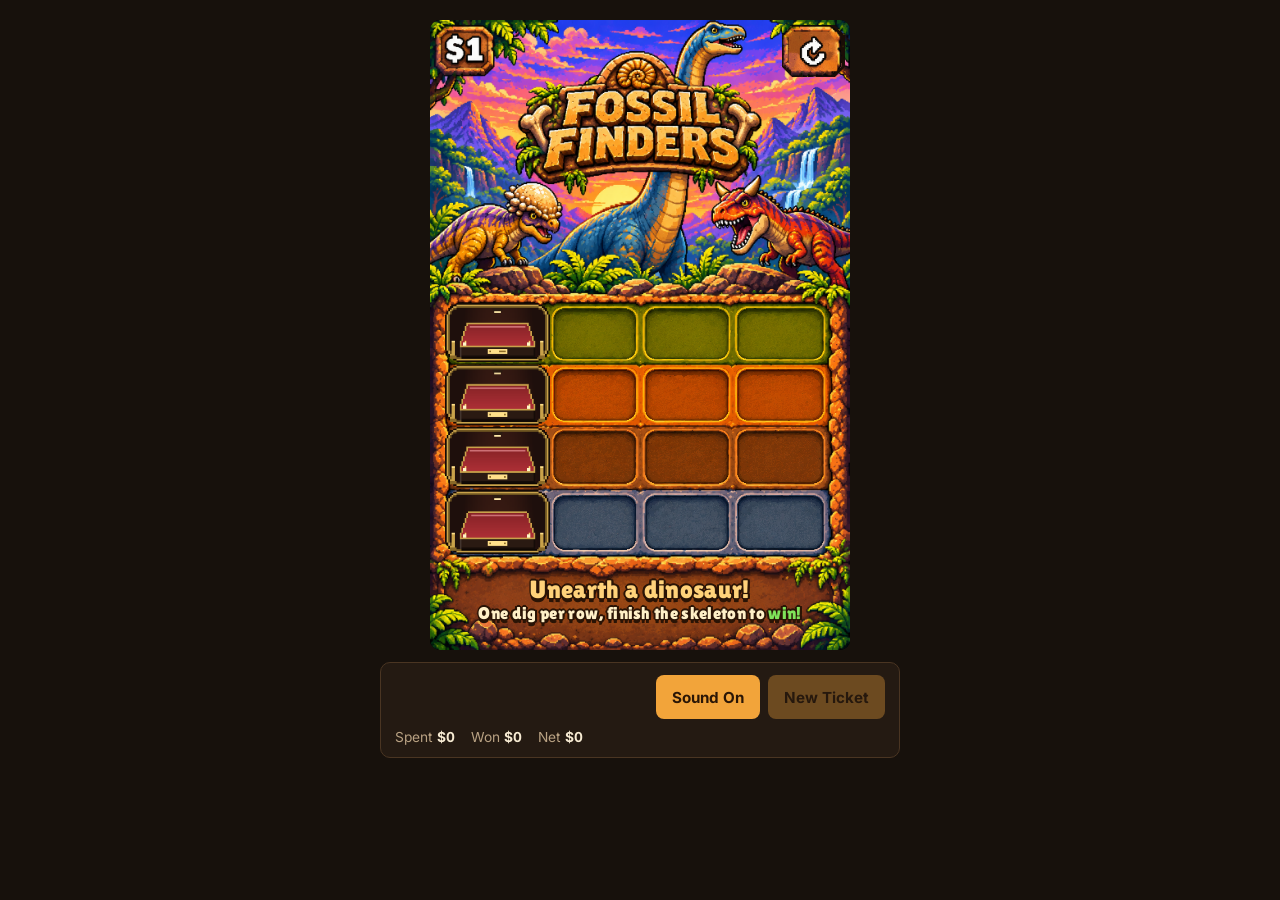
==== commit 019baee2: "preview (not live): Fossil Finders 8-bit casino sound effects + Sound On/Off button Sounds made live" ====
--- a/fossil-finders.html
+++ b/fossil-finders.html
@@ -139,12 +139,98 @@
   <div class="bar">
     <div class="prize" id="prize" aria-live="polite"></div>
     <div class="buttons">
+      <button id="soundBtn" type="button" aria-pressed="true">Sound On</button>
       <button id="newBtn" type="button" disabled>New Ticket</button>
     </div>
     <div class="stats" id="stats"></div>
   </div>
 </div>
 
+<script>
+// Fossil Finders sound effects: 8-bit casino style, made live with Web Audio (no sound files).
+// Cash payouts reuse Lucky Buck's coin sounds so the two tickets sound alike.
+window.FF_SFX = (() => {
+  'use strict';
+  let A = null, master = null, on = true;
+  try { on = localStorage.getItem('fossil-finders-sound') !== 'off'; } catch (e) {}
+  function ac() {
+    if (!on) return null;
+    try { const C = window.AudioContext || window.webkitAudioContext; if (!C) return null;
+      if (!A) { A = new C(); master = A.createGain(); master.gain.value = .9; master.connect(A.destination); }
+      if (A.state === 'suspended') A.resume(); return A; } catch (e) { return null; }
+  }
+  // a single 8-bit tone with a quick attack and an exponential fade
+  function tone(a, at, type, f0, f1, dur, vol, hold = 0) {
+    const o = a.createOscillator(), g = a.createGain(); o.type = type; o.frequency.setValueAtTime(f0, at);
+    if (f1 && f1 !== f0) o.frequency.exponentialRampToValueAtTime(f1, at + dur);
+    g.gain.setValueAtTime(.0001, at); g.gain.exponentialRampToValueAtTime(vol, at + .003);
+    if (hold) g.gain.setValueAtTime(vol, at + dur * hold); g.gain.exponentialRampToValueAtTime(.0001, at + dur);
+    o.connect(g); g.connect(master); o.start(at); o.stop(at + dur + .03); return o;
+  }
+  // chunky stepped noise (like an old sound chip), through a filter that can sweep
+  function noise(a, at, dur, vol, type = 'bandpass', f0 = 1500, f1 = 0, q = 1, step = 2) {
+    const len = Math.max(1, Math.floor(a.sampleRate * dur)), b = a.createBuffer(1, len, a.sampleRate), d = b.getChannelData(0);
+    let v = 0; for (let i = 0; i < len; i++) { if (i % step === 0) v = Math.random() * 2 - 1; d[i] = v; }
+    const s = a.createBufferSource(), f = a.createBiquadFilter(), g = a.createGain(); s.buffer = b; f.type = type; f.Q.value = q;
+    f.frequency.setValueAtTime(f0, at); if (f1) f.frequency.exponentialRampToValueAtTime(f1, at + dur);
+    g.gain.setValueAtTime(vol, at); g.gain.exponentialRampToValueAtTime(.0001, at + dur);
+    s.connect(f); f.connect(g); g.connect(master); s.start(at); s.stop(at + dur + .02);
+  }
+  const coin = (a, at, f, vol) => { tone(a, at, 'square', f, 0, .06, vol * .6); tone(a, at + .06, 'square', f * 1.335, 0, .22, vol * .6); };   // Lucky Buck's coin
+  const rattle = (a, t, n, freq, vol, gap) => { for (let i = 0; i < n; i++) noise(a, t + i * gap, .03, vol * (1 - i / (n + 1)), 'bandpass', freq * (1 + (i % 2) * .25), 0, 3); };
+  const S = {
+    flip(a, t) { noise(a, t, .09, .25, 'bandpass', 700, 3500, 1.2); tone(a, t + .05, 'square', 660, 990, .06, .05); },
+    hit(a, t, n = 0) { const k = Math.pow(1.12, n); noise(a, t, .035, .35, 'highpass', 2400 * k); tone(a, t, 'square', 190 * k, 85, .07, .14); tone(a, t + .005, 'triangle', 1760 * k, 0, .05, .05); },
+    crumble(a, t) { noise(a, t, .32, .4, 'lowpass', 1100, 260, .7, 6); for (let i = 0; i < 6; i++) noise(a, t + .03 + Math.random() * .22, .025, .16, 'highpass', 2600); tone(a, t, 'square', 110, 55, .14, .1); },
+    find(a, t) { tone(a, t, 'square', 784, 0, .07, .06); tone(a, t + .07, 'square', 1175, 0, .14, .06); },
+    findRare(a, t) { [1047, 1319, 1568, 2093, 2637].forEach((f, i) => tone(a, t + i * .05, 'square', f, 0, .12, .055)); for (let i = 0; i < 6; i++) tone(a, t + .25 + i * .04, 'sine', 2500 + Math.random() * 1800, 0, .08, .03); },
+    hop(a, t, n = 1) { const k = n === 2 ? 1.3 : 1; tone(a, t, 'square', 260 * k, 620 * k, .1, .045); },
+    puff(a, t) { noise(a, t, .08, .14, 'lowpass', 700, 300, .7, 4); },
+    land(a, t) { tone(a, t, 'sine', 150, 50, .14, .32); noise(a, t, .04, .2, 'highpass', 1800); tone(a, t + .01, 'square', 330, 160, .05, .05); },
+    rattle(a, t, low) { rattle(a, t, 7, low ? 1500 : 2600, .2, .045); tone(a, t, 'square', low ? 120 : 160, low ? 90 : 120, .12, .06); },
+    bonk(a, t) { tone(a, t, 'square', 280, 110, .08, .2); noise(a, t, .05, .35, 'bandpass', 1300, 0, 1.5); tone(a, t + .02, 'triangle', 1568, 0, .12, .06); tone(a, t + .05, 'triangle', 2093, 0, .1, .04); },
+    roar(a, t) {
+      const o = a.createOscillator(), lfo = a.createOscillator(), lg = a.createGain(), sh = a.createWaveShaper(), lp = a.createBiquadFilter(), g = a.createGain();
+      const curve = new Float32Array(256); for (let i = 0; i < 256; i++) { const x = i / 128 - 1; curve[i] = Math.round(Math.tanh(x * 4) * 6) / 6; } sh.curve = curve;
+      o.type = 'sawtooth'; o.frequency.setValueAtTime(85, t); o.frequency.linearRampToValueAtTime(130, t + .25); o.frequency.linearRampToValueAtTime(95, t + .6); o.frequency.linearRampToValueAtTime(60, t + .95);
+      lfo.frequency.value = 9; lg.gain.value = 14; lfo.connect(lg); lg.connect(o.frequency);
+      lp.type = 'lowpass'; lp.frequency.setValueAtTime(900, t); lp.frequency.linearRampToValueAtTime(1800, t + .25); lp.frequency.linearRampToValueAtTime(500, t + .95);
+      g.gain.setValueAtTime(.0001, t); g.gain.exponentialRampToValueAtTime(.32, t + .06); g.gain.setValueAtTime(.32, t + .55); g.gain.exponentialRampToValueAtTime(.0001, t + 1);
+      o.connect(sh); sh.connect(lp); lp.connect(g); g.connect(master); o.start(t); lfo.start(t); o.stop(t + 1.05); lfo.stop(t + 1.05);
+      noise(a, t, .95, .3, 'bandpass', 380, 260, .8, 3); tone(a, t, 'square', 45, 38, .9, .09, .6);
+    },
+    bigShake(a, t) { tone(a, t, 'sine', 80, 32, .38, .4); rattle(a, t, 9, 1400, .24, .04); noise(a, t, .3, .2, 'lowpass', 500, 150, .7, 6); },
+    brachy(a, t) {
+      const o = tone(a, t, 'triangle', 130, 0, 1.0, .16, .7), o2 = tone(a, t, 'square', 65, 0, 1.0, .035, .7);
+      for (const x of [o, o2]) { const m = x === o ? 1 : .5; x.frequency.setValueAtTime(130 * m, t); x.frequency.linearRampToValueAtTime(205 * m, t + .35); x.frequency.linearRampToValueAtTime(150 * m, t + .95); }
+      const l = a.createOscillator(), lg = a.createGain(); l.frequency.value = 6; lg.gain.value = 6; l.connect(lg); lg.connect(o.frequency); l.start(t); l.stop(t + 1.05);
+      rattle(a, t + .1, 10, 2000, .1, .08); tone(a, t, 'sine', 70, 40, .3, .25);
+    },
+    zoom(a, t) { noise(a, t, .55, .22, 'bandpass', 400, 4200, 2); [523, 659, 784, 1047, 1319].forEach((f, i) => tone(a, t + i * .08, 'square', f, 0, .09, .05)); },
+    sparkle(a, t) { for (let i = 0; i < 12; i++) tone(a, t + i * .028, 'sine', 2000 + Math.random() * 2500, 0, .09, .045); rattle(a, t, 5, 3000, .12, .05); },
+    chaching(a, t) { noise(a, t, .03, .3, 'highpass', 3000); tone(a, t + .02, 'square', 2093, 0, .09, .07); tone(a, t + .1, 'triangle', 2637, 0, .5, .09); tone(a, t + .1, 'triangle', 3136, 0, .5, .06);
+      for (let i = 0; i < 14; i++) noise(a, t + .12 + i * .045 + Math.random() * .02, .02, .07, 'bandpass', 3200, 0, 2); },
+    flyDown(a, t) { noise(a, t, .5, .14, 'bandpass', 3200, 500, 2); tone(a, t, 'square', 880, 440, .4, .03); },
+    cash(a, t, v = 1) {   // Lucky Buck's payout coins, sized by the amount
+      if (v <= 1) coin(a, t, 1976, .18);
+      else if (v <= 5) { for (let i = 0; i < 3; i++) coin(a, t + i * .08, 1760 + i * 220, .15); }
+      else { for (let i = 0; i < 9; i++) coin(a, t + i * .055, 1568 + (i % 4) * 262, .12); for (const f of [1047, 1319, 1568]) tone(a, t + .55, 'square', f, 0, .5, .07);
+        if (v >= 50) [1568, 2093, 2637, 3136].forEach((f, i) => tone(a, t + .75 + i * .07, 'square', f, 0, i === 3 ? .5 : .1, .06)); }
+    },
+    coins(a, t) { for (let i = 0; i < 8; i++) coin(a, t + i * .06 + Math.random() * .03, 1500 + Math.random() * 1100, .06); },
+    twinkle(a, t) { [2637, 3136, 2349, 3520].forEach((f, i) => tone(a, t + i * .14, 'sine', f, 0, .1, .025)); },
+    ghosts(a, t) { [1319, 1175, 988, 880].forEach((f, i) => tone(a, t + i * .07, 'triangle', f, 0, .12, .035)); },
+    lose(a, t) { tone(a, t, 'square', 196, 98, .45, .07, .33); },   // Lucky Buck's losing ticket
+    total(a, t) { tone(a, t, 'square', 1568, 0, .08, .06); tone(a, t + .08, 'square', 2093, 0, .3, .06); },
+  };
+  function play(name, delayMs = 0, arg) { const a = ac(); if (!a || !S[name]) return; try { S[name](a, a.currentTime + .01 + delayMs / 1000, arg); } catch (e) {} }
+  function setOn(v) { on = !!v; try { localStorage.setItem('fossil-finders-sound', on ? 'on' : 'off'); } catch (e) {} if (on) ac(); return on; }
+  // phones only allow sound after a tap: wake the audio on the first touch
+  document.addEventListener('pointerdown', () => { if (on) ac(); }, { passive: true });
+  function check() { const a = ac(), bad = []; if (!a) return ['no audio']; for (const k in S) { try { S[k](a, a.currentTime + 5, k === 'cash' ? 100 : undefined); } catch (e) { bad.push(k + ': ' + e.message); } } return bad; }   // for tests
+  return { play, setOn, isOn: () => on, names: Object.keys(S), check };
+})();
+</script>
 <script>
 // Fossil Finders: Pachy and Carnotaurus fossils (v3.10.0). Skeleton art is built from bone shapes and drawn as chunky pixels.
 (() => {
@@ -770,6 +856,7 @@
   for (let i = 0; i < n; i++) { const ang = -Math.PI / 2 + (Math.random() - .5) * 3.4, sp = 220 + Math.random() * 420;
     effects.push({ x, y, vx: Math.cos(ang) * sp, vy: Math.sin(ang) * sp, t0: now + Math.random() * 60, life: 900 + Math.random() * 500, col: cols[i % cols.length], size: 6 }); }
 }
+function cashSfx(fl) { if (!window.FF_SFX) return; FF_SFX.play('cash', 0, parseInt(fl.text.replace(/\D/g, ''), 10) || 1); FF_SFX.play('coins', 90); FF_SFX.play('twinkle', 380); }
 function drawFloater(fl, now) {
   const life = moneyLife(fl), e = now - fl.t0, k = e / life, big = fl.big, base = big ? 78 : 54;
   if (moneyFx === 'classic') {
@@ -785,11 +872,11 @@
     if (fl.last !== shown) { fl.last = shown; fl.tick = now; }
     if (u < 1) { sc = .9 + .2 * Math.max(0, 1 - (now - fl.tick) / 90); fill = '#fff0c8'; }
     else { const s2 = (e - dur) / 200; sc = s2 < 1 ? 1.7 - .7 * (1 - Math.pow(1 - s2, 3)) : 1; shine = ((e - dur) / 700) % 1.6 - .2;
-      if (!fl.slam) { fl.slam = true; shake(big ? 9 : 5, now); coinBurst(fl.x, ty, big ? 26 : 14, now, big ? 1.3 : 1); effects.push({ ring: true, x: fl.x, y: ty, t0: now, life: 500, col: '#fff6c8', size: 0 }); sparks(fl.x, ty, 16, now); } }
+      if (!fl.slam) { fl.slam = true; cashSfx(fl); shake(big ? 9 : 5, now); coinBurst(fl.x, ty, big ? 26 : 14, now, big ? 1.3 : 1); effects.push({ ring: true, x: fl.x, y: ty, t0: now, life: 500, col: '#fff6c8', size: 0 }); sparks(fl.x, ty, 16, now); } }
   } else {
     const u = Math.min(1, e / 300); sc = u < .55 ? 1.6 * (u / .55) : 1.6 - .6 * ((u - .55) / .45); rot = Math.sin(e / 55) * .14 * Math.exp(-e / 380);
     shine = (e / 650) % 1.6 - .2;
-    if (!fl.boom) { fl.boom = true; shake(big ? 9 : 5, now); sparks(fl.x, ty, 18, now);
+    if (!fl.boom) { fl.boom = true; shake(big ? 9 : 5, now); sparks(fl.x, ty, 18, now); cashSfx(fl);
       if (moneyFx === 'jackpot') coinBurst(fl.x, ty, big ? 28 : 14, now, big ? 1.3 : 1); else confetti(fl.x, ty, big ? 60 : 32, now); }
     if (moneyFx === 'burst') {   // sun rays turning behind the number
       const r = size * 1.9 * Math.min(1, e / 220); octx.save(); octx.translate(fl.x, ty - rise); octx.rotate(e / 900);
@@ -821,7 +908,7 @@
         let o;
         if (p < .5) o = -12 * (1 - Math.pow(1 - p / .5, 2)); else if (p < .62) o = -12 + 16 * ((p - .5) / .12); else o = 4 * (1 - (p - .62) / .38);
         dx += who === 'A' ? o : -o;
-        if (p >= .62 && !w['hit' + n]) { w['hit' + n] = true; shake(5, now); sparks(CX, headTop('A', now).y + 40, 10, now); }
+        if (p >= .62 && !w['hit' + n]) { w['hit' + n] = true; shake(5, now); window.FF_SFX && FF_SFX.play('bonk'); sparks(CX, headTop('A', now).y + 40, 10, now); }
       } else if (!w.text) { w.text = true; const h = headTop('B', now); money('+$1', h.x + 20, h.y, now); }
     }
     if ((w.kind === 'carno' || w.kind === 'ancient') && who === 'C') {
@@ -841,11 +928,11 @@
 function landed(f, now) {
   flying = null;
   const pc = pieceOf(f, now);
-  shake(6, now);
+  shake(6, now); window.FF_SFX && FF_SFX.play('land');
   puff(pc.x + pc.cv.width / 2, pc.y + pc.cv.height - S * 2, 14, 70, now);
   if (f.dino === 'P') {
     const i = f.i; placed.push(i);
-    if (i === 1) { wins.push({ kind: 'shake', t0: now + 220 }); light('P', now + 220, '#ffe9a8'); }
+    if (i === 1) { wins.push({ kind: 'shake', t0: now + 220 }); window.FF_SFX && FF_SFX.play('rattle', 220); light('P', now + 220, '#ffe9a8'); }
     if (i === 2 && !scootDone) {
       scootStart = now + 40;
       const a = target(0, now), ac = sprites[0].img.cv;
@@ -856,11 +943,11 @@
     sPlaced = f.dino; wins.push({ kind: 'spot', t0: now });
   } else if (f.dino === 'B') {
     bPlaced.push(f.i);
-    if (bPlaced.length === 4) { wins.push({ kind: 'brachy', t0: now + 260 }); light('B', now + 260, '#ffe9a8'); }
+    if (bPlaced.length === 4) { wins.push({ kind: 'brachy', t0: now + 260 }); window.FF_SFX && FF_SFX.play('brachy', 260); light('B', now + 260, '#ffe9a8'); }
   } else {
     cPlaced.push(f.i);
-    if (f.i === 2) { wins.push({ kind: 'carno', t0: now + 220 }); light('C', now + 220, '#ffe9a8'); }
-    if (f.i === 3) { const fx = FX[ancientFx]; morph = { t0: now + 200, fx: ancientFx, dur: fx.dur, at: fx.at }; wins.push({ kind: 'ancient', t0: now + 200 + fx.dur + 120 }); light('C', now + 200 + fx.dur, '#ff9a5a'); }
+    if (f.i === 2) { wins.push({ kind: 'carno', t0: now + 220 }); window.FF_SFX && FF_SFX.play('rattle', 220, true); light('C', now + 220, '#ffe9a8'); }
+    if (f.i === 3) { const fx = FX[ancientFx]; morph = { t0: now + 200, fx: ancientFx, dur: fx.dur, at: fx.at }; window.FF_SFX && FF_SFX.play('roar', 200); window.FF_SFX && FF_SFX.play('bigShake', 200 + fx.dur + 120); wins.push({ kind: 'ancient', t0: now + 200 + fx.dur + 120 }); light('C', now + 200 + fx.dur, '#ff9a5a'); }
   }
 }
 // Ancient transformation styles (owner picks one): duration of the change, and the moment the pose switches (0..1)
@@ -894,7 +981,7 @@
 function loop(now) {
   if (!flying) {
     const f = finds.filter((f) => !f.left && now - f.t0 > REVEAL_HOLD && ready(f)).sort((a, b) => a.t0 - b.t0)[0];
-    if (f) { f.left = true; f.cv.getContext('2d').clearRect(0, 0, f.cv.width, f.cv.height); flying = { f, t0: now }; }
+    if (f) { f.left = true; f.cv.getContext('2d').clearRect(0, 0, f.cv.width, f.cv.height); flying = { f, t0: now }; window.FF_SFX && FF_SFX.play(f.dino === 'A' || f.dino === 'R' ? 'zoom' : 'hop'); }
   }
   octx.clearRect(0, 0, 1024, 1536);
   // shake the whole ticket briefly on each landing
@@ -999,18 +1086,18 @@
       let x, y, k, jx = 0;
       if (t < .25) { const u = ease(t / .25); x = a.x + (c.x - a.x) * u; y = a.y + (c.y - a.y) * u; k = k0 + (kBig - k0) * u; }
       else if (t < .55) { x = c.x; y = c.y; k = kBig; const u = (t - .25) / .3; jx = Math.round(Math.sin(u * Math.PI * 10) * 6 * (1 - u));
-        if (!flying.popped) { flying.popped = true; shake(10, now); sparks(c.x, c.y, 22, now);
+        if (!flying.popped) { flying.popped = true; shake(10, now); sparks(c.x, c.y, 22, now); window.FF_SFX && FF_SFX.play('sparkle'); window.FF_SFX && FF_SFX.play('chaching', 60);
           for (let n = 0; n < (f.dino === 'R' ? 70 : 50); n++) { const ang = -Math.PI / 2 + (Math.random() - .5) * 3.0, sp = 380 + Math.random() * 620;   // dollar confetti
             effects.push({ bill: true, x: c.x + (Math.random() - .5) * 60, y: c.y - 20, vx: Math.cos(ang) * sp, vy: Math.sin(ang) * sp, t0: now + Math.random() * 160, life: 1500 + Math.random() * 500, ph: Math.random() * 6, col: '#3f9a4e', size: 0 }); }
           money(f.dino === 'A' ? '+$50' : '+$100', c.x, c.y - cv.height * kBig / 2 - 40, now + 80, true); } }
-      else { const u = (t - .55) / .45, e2 = u * u * (3 - 2 * u); x = c.x + (z.x - c.x) * e2; y = c.y + (z.y - c.y) * e2 - 60 * Math.sin(u * Math.PI); k = kBig + (1 - kBig) * e2; }
+      else { if (!flying.down) { flying.down = true; window.FF_SFX && FF_SFX.play('flyDown'); } const u = (t - .55) / .45, e2 = u * u * (3 - 2 * u); x = c.x + (z.x - c.x) * e2; y = c.y + (z.y - c.y) * e2 - 60 * Math.sin(u * Math.PI); k = kBig + (1 - kBig) * e2; }
       const w = cv.width * k, h = cv.height * k;
       octx.globalAlpha = .45; octx.drawImage(tint(cv, f.dino === 'A' ? '#ffd27a' : '#fff1c8'), x + jx - w / 2 - 6, y - h / 2 - 6, w + 12, h + 12); octx.globalAlpha = 1;
       octx.drawImage(cv, x + jx - w / 2, y - h / 2, w, h);
       if (t >= 1) landed(f, now);
     } else {
     const q = hop({ x: r.x + r.w / 2, y: r.y + r.h / 2 }, { x: pc.x + cv.width / 2, y: pc.y + cv.height / 2 }, t);
-    if (q.second && !flying.puffed) { flying.puffed = true; puff(q.x, q.y + cv.height / 2, 6, 60, now); }
+    if (q.second && !flying.puffed) { flying.puffed = true; window.FF_SFX && FF_SFX.play('hop', 0, 2); window.FF_SFX && FF_SFX.play('puff'); puff(q.x, q.y + cv.height / 2, 6, 60, now); }
     if (f.dino === 'B') { const k0 = Math.min(1, (r.w - 12) / cv.width, (r.h - 12) / cv.height), k = k0 + (1 - k0) * t, w = cv.width * k, h = cv.height * k;
       octx.drawImage(cv, q.x - w / 2, q.y - h / 2, w, h); }
     else drawSprite(cv, q.x - cv.width / 2, q.y - cv.height / 2, pc.mirror);
@@ -1158,9 +1245,9 @@
     const k = (now - s.t0) / HIT_MS; if (k >= 1) return false;
     const aHit = -.35, aUp = aHit - 1.25;
     let a = k < .55 ? aUp + (aHit - aUp) * .15 * (k / .55) : k < .8 ? aUp + (aHit - aUp) * (.15 + .85 * Math.pow((k - .55) / .25, 2)) : aHit - .18 * Math.sin((k - .8) / .2 * Math.PI);
-    if (k >= .8 && !s.hit) { s.hit = true; const j = s.job; crack(j.cover, s.tx - j.rect.x, s.ty - j.rect.y); chips(s.tx, s.ty, j.cover, 8);
+    if (k >= .8 && !s.hit) { s.hit = true; const j = s.job; window.FF_SFX && FF_SFX.play('hit', 0, j.hitsDone); crack(j.cover, s.tx - j.rect.x, s.ty - j.rect.y); chips(s.tx, s.ty, j.cover, 8);
       j.cover.style.transform = `translate(${(Math.random() - .5) * 4}px, ${(Math.random() - .5) * 3}px)`; setTimeout(() => (j.cover.style.transform = ''), 70);
-      j.hitsDone++; if (j.hitsDone >= j.total) { setTimeout(() => { crumble(j); j.busy = false; j.onBroken(); }, 90); } else if (j.auto) setTimeout(() => strike(j), 40); else j.busy = false; }
+      j.hitsDone++; if (j.hitsDone >= j.total) { setTimeout(() => { crumble(j); window.FF_SFX && FF_SFX.play('crumble'); j.busy = false; j.onBroken(); }, 90); } else if (j.auto) setTimeout(() => strike(j), 40); else j.busy = false; }
     const tip = rot(PICK.tip, aHit), pivot = { x: s.tx - tip.x, y: s.ty - tip.y };
     ctx.save(); ctx.translate(pivot.x, pivot.y); ctx.rotate(a); ctx.drawImage(PICK.cv, -PICK.pivot.x, -PICK.pivot.y); ctx.restore();
     return true;
@@ -1361,6 +1448,7 @@
       if (cover.classList.contains('gone')) return;
       cover.classList.add('gone'); cell.classList.add('locked');
       if (FF_FOSSILS.has(board[r][c])) FF_FOSSILS.onReveal(r, c, cell);
+      window.FF_SFX && FF_SFX.play(board[r][c] === 'A' || board[r][c] === 'R' ? 'findRare' : 'find');
       if (picks.every((p) => p !== null) && rowsRevealed()) finish();
     };
     // dig with the pickaxe: the first tap picks this spot; the cover crumbles away after the last hit
@@ -1386,6 +1474,7 @@
     stats.won += d; saveStats(); renderStats();
     prizeEl.textContent = '$' + d;
     prizeEl.className = 'prize ' + (d > 0 ? 'win' : 'lose');
+    if (window.FF_SFX) { FF_SFX.play('ghosts', 120); FF_SFX.play(d > 0 ? 'total' : 'lose', 420); }
     // Show the 8 spots that weren't picked.
     [...cellsEl.children].forEach((el, i) => {
       const r = Math.floor(i / 3), c = i % 3;
@@ -1396,9 +1485,11 @@
   }
 
   newBtn.addEventListener('click', () => { ticket.classList.remove('flipped'); finishWaiting = false; buildTicket(); });
-  document.getElementById('flipBadge').addEventListener('click', () => ticket.classList.add('flipped'));
+  document.getElementById('flipBadge').addEventListener('click', () => { ticket.classList.add('flipped'); window.FF_SFX && FF_SFX.play('flip'); });
+  const soundBtn = document.getElementById('soundBtn'), showSound = () => { const v = !window.FF_SFX || FF_SFX.isOn(); soundBtn.textContent = v ? 'Sound On' : 'Sound Off'; soundBtn.setAttribute('aria-pressed', v); };
+  soundBtn.addEventListener('click', () => { if (window.FF_SFX) FF_SFX.setOn(!FF_SFX.isOn()); showSound(); }); showSound();
   ticket.querySelector('.back').style.pointerEvents = 'auto';
-  ticket.querySelector('.back').addEventListener('click', () => ticket.classList.remove('flipped'));
+  ticket.querySelector('.back').addEventListener('click', () => { ticket.classList.remove('flipped'); window.FF_SFX && FF_SFX.play('flip'); });
 
   const reportHeight = () => { try { parent.postMessage({ fossilFindersHeight: document.querySelector('.wrap').offsetHeight + 4 }, '*'); } catch (e) {} };
   window.addEventListener('resize', reportHeight);
